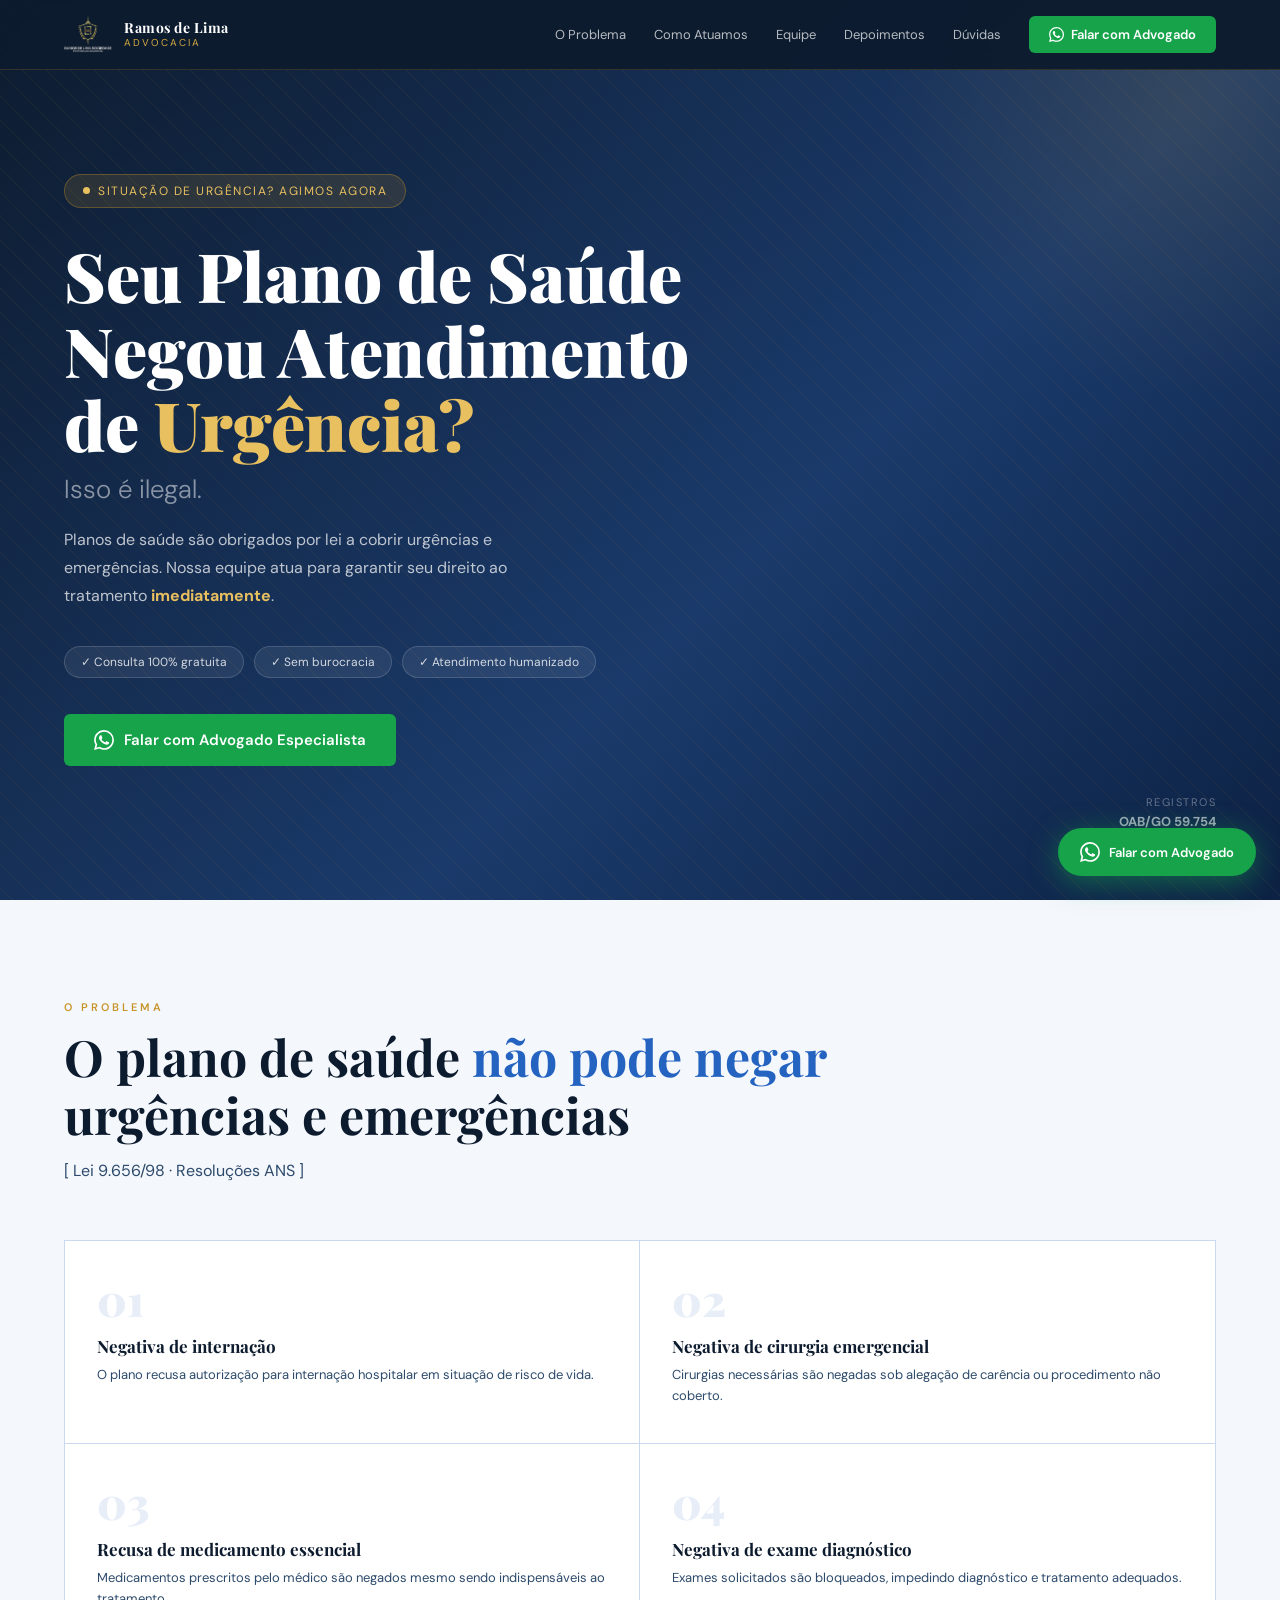
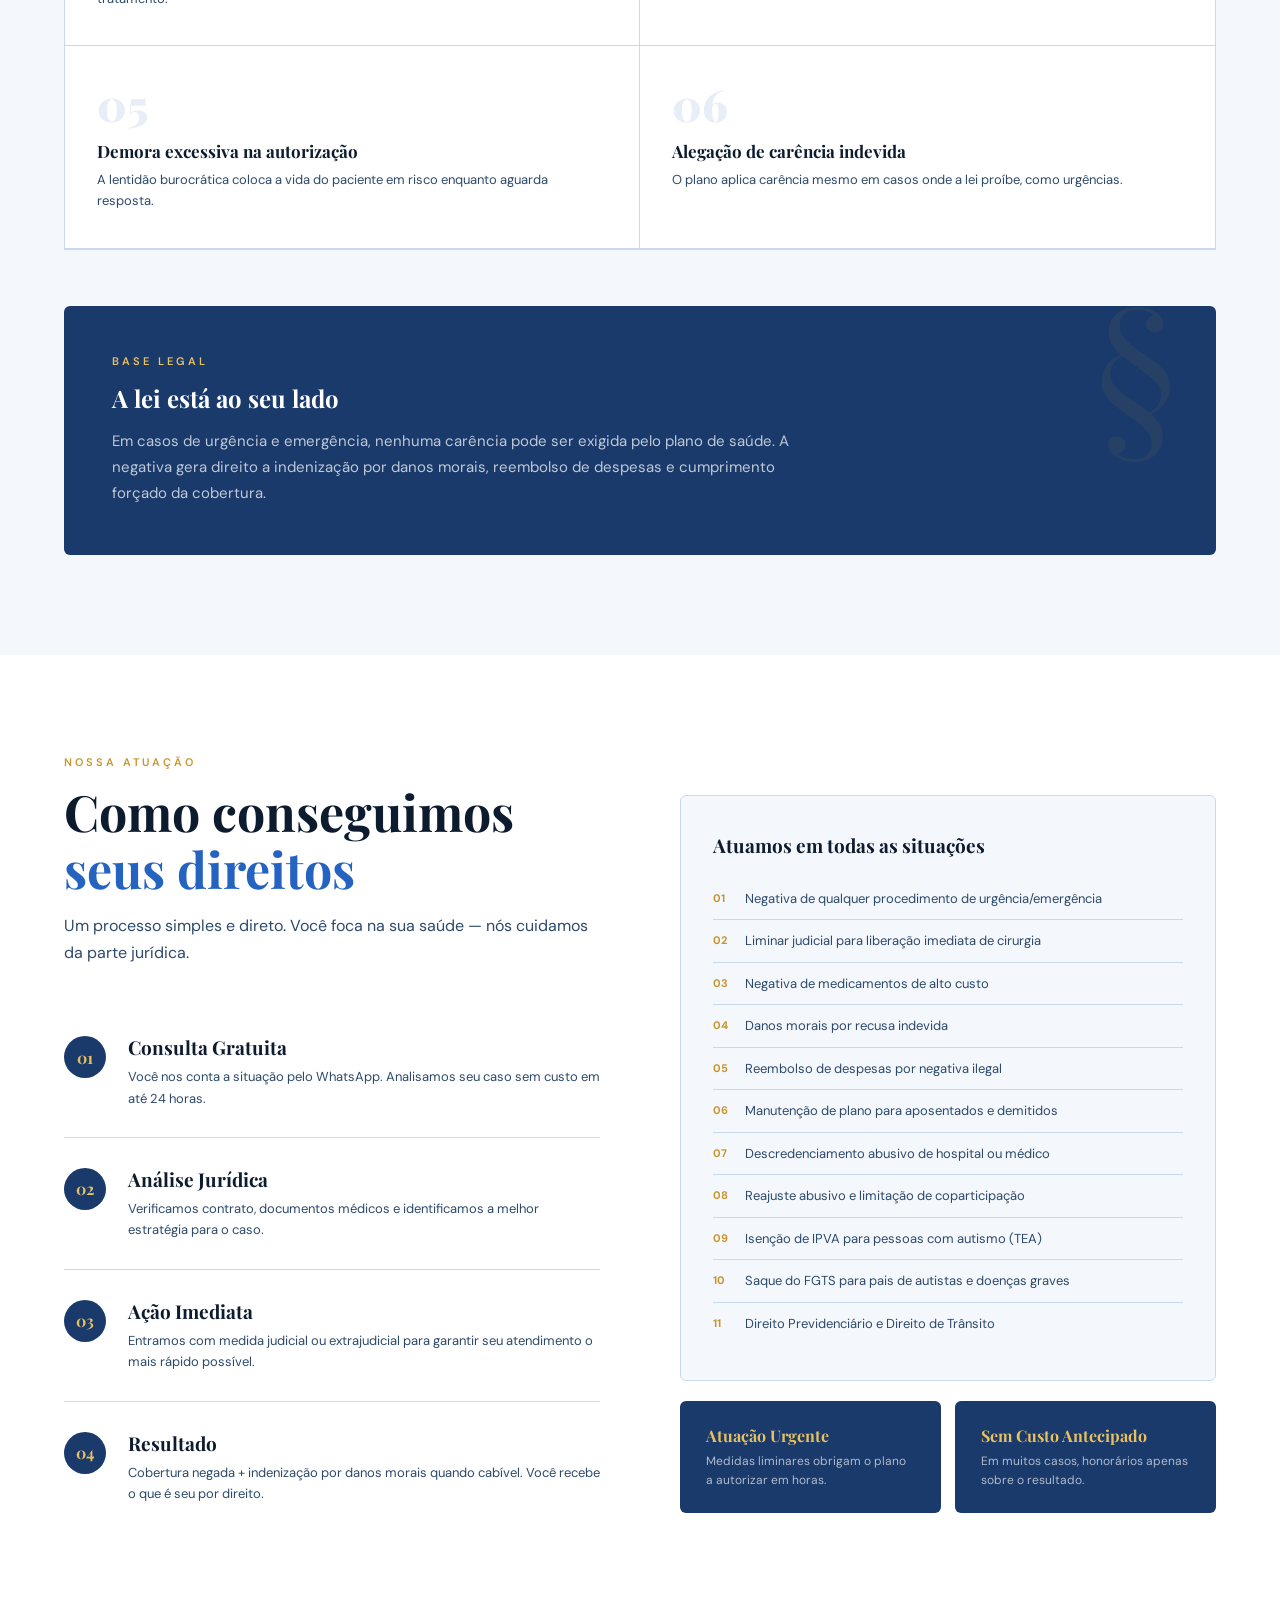
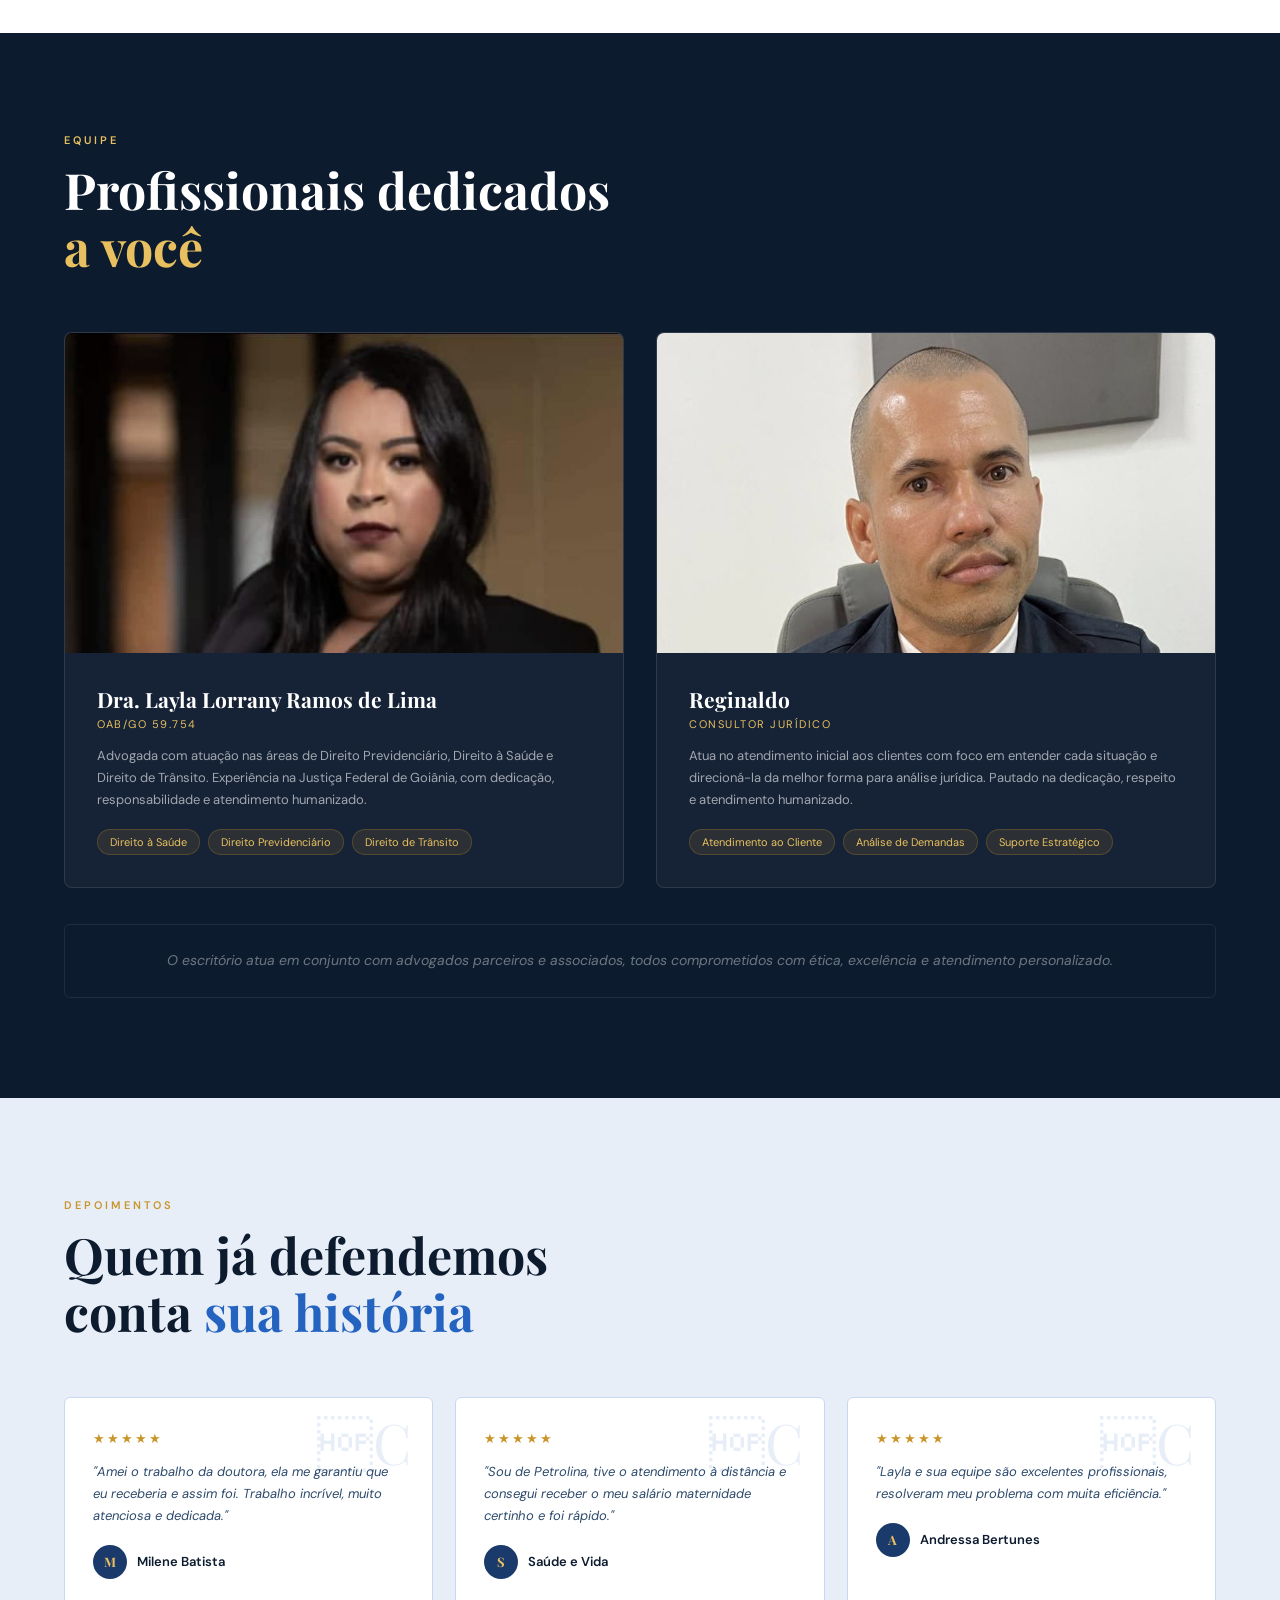
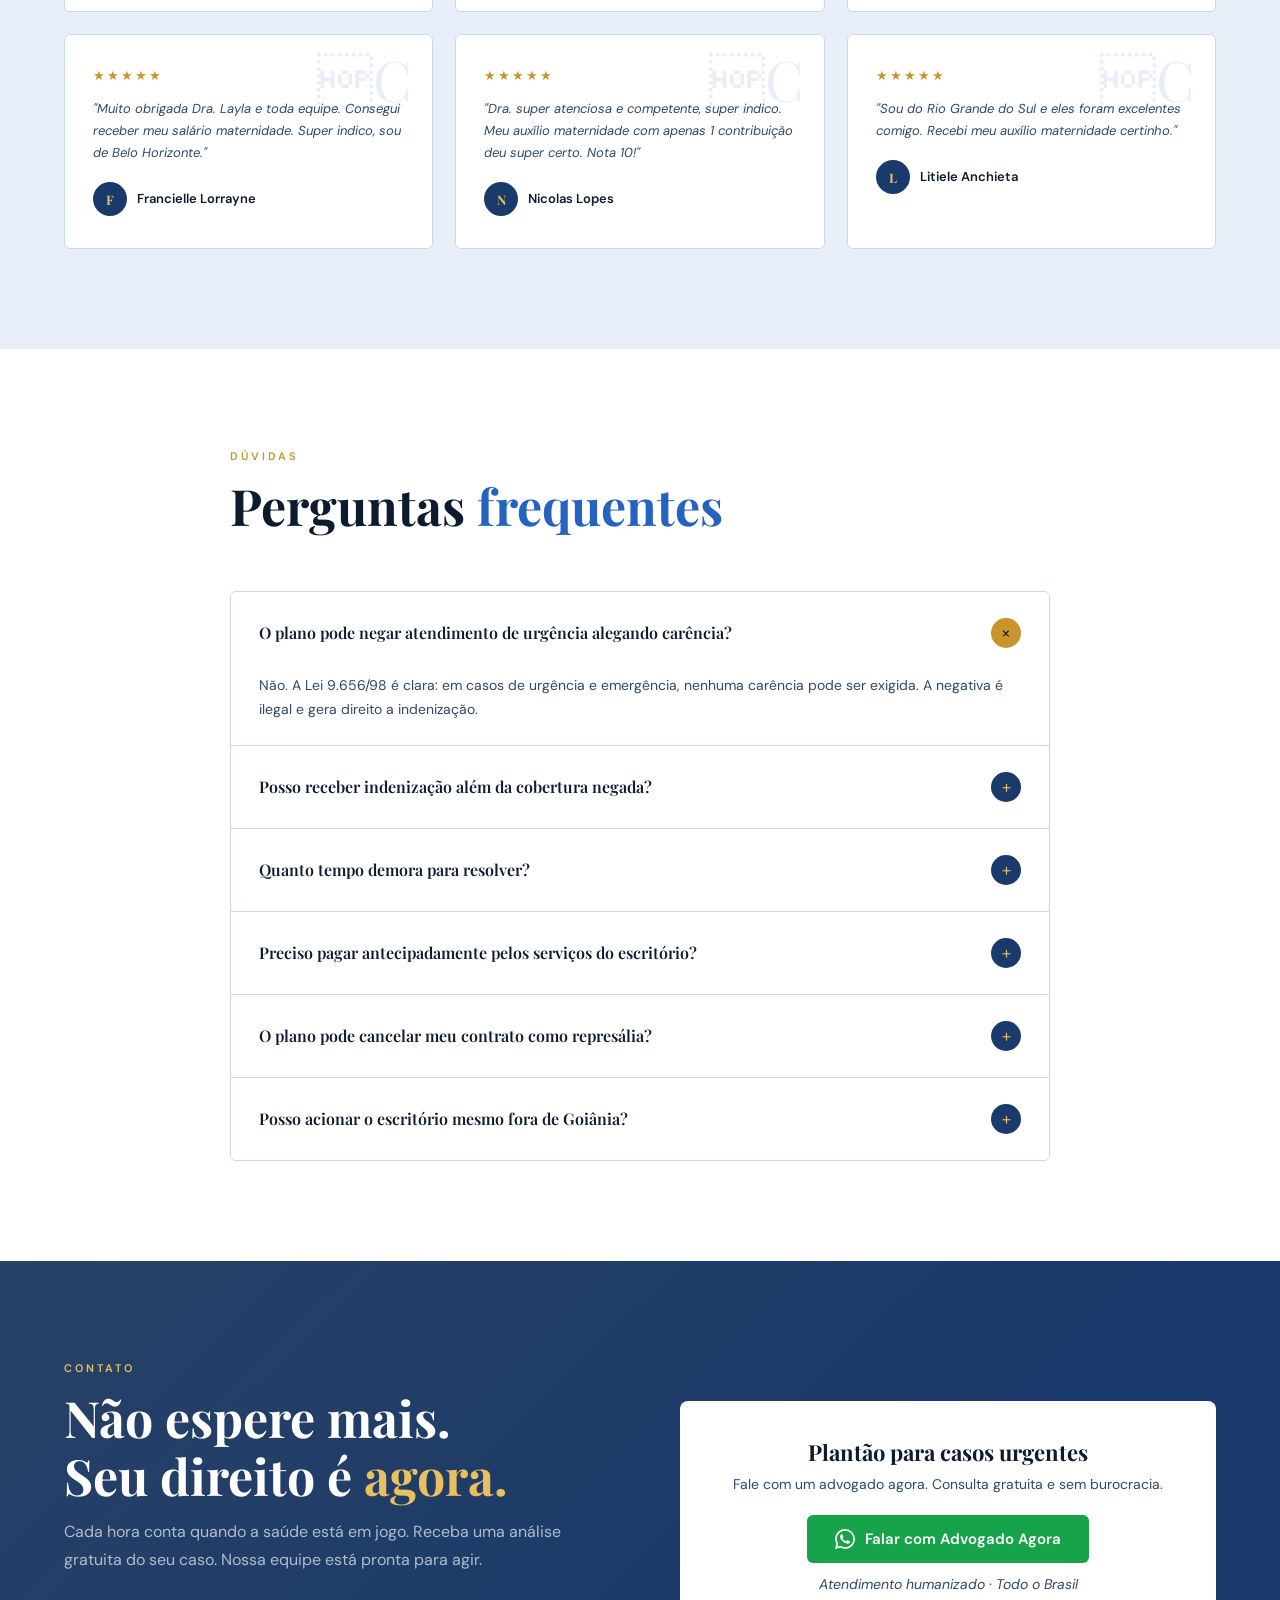
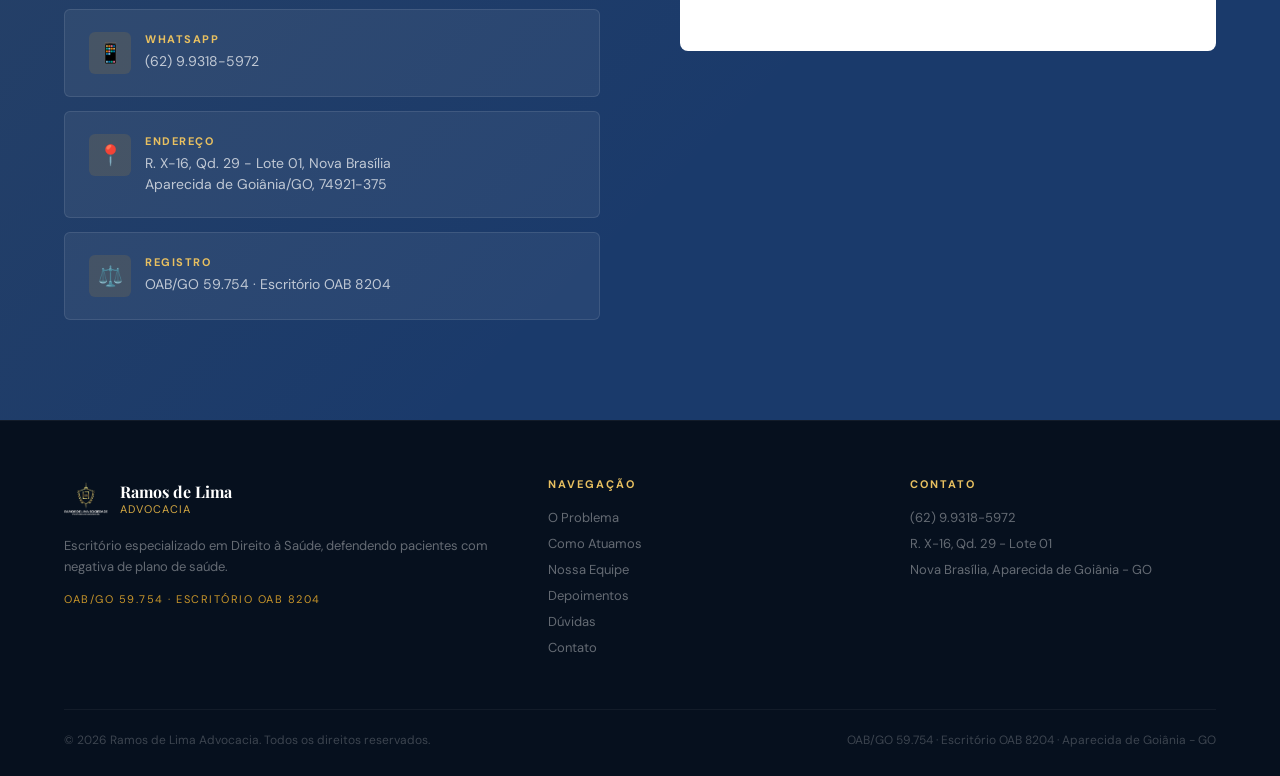
==== index.html @ 2cf701fe "Add files via upload" ====
<!DOCTYPE html>
<html lang="pt-BR">
<head>
<meta charset="UTF-8">
<meta name="viewport" content="width=device-width, initial-scale=1.0">
<title>Ramos de Lima Advocacia | Direito à Saúde</title>
<link rel="preconnect" href="https://fonts.googleapis.com">
<link href="https://fonts.googleapis.com/css2?family=Playfair+Display:wght@400;600;700;900&family=DM+Sans:ital,wght@0,300;0,400;0,500;1,400&display=swap" rel="stylesheet">
  <link rel="stylesheet" href="assets/css/style.css">
</head>
<body>

<!-- NAV -->
<nav id="nav">
  <div class="nav-logo">
    <img src="assets/images/logo.png" alt="Logo Ramos de Lima">
    <div class="nav-brand">
      <h2>Ramos de Lima</h2>
      <p>Advocacia</p>
    </div>
  </div>
  <div class="nav-links">
    <a href="#problema">O Problema</a>
    <a href="#atuacao">Como Atuamos</a>
    <a href="#equipe">Equipe</a>
    <a href="#depoimentos">Depoimentos</a>
    <a href="#faq">Dúvidas</a>
    <a href="https://wa.me/556293185972" class="nav-cta">
      <svg width="15" height="15" viewBox="0 0 24 24" fill="currentColor"><path d="M17.472 14.382c-.297-.149-1.758-.867-2.03-.967-.273-.099-.471-.148-.67.15-.197.297-.767.966-.94 1.164-.173.199-.347.223-.644.075-.297-.15-1.255-.463-2.39-1.475-.883-.788-1.48-1.761-1.653-2.059-.173-.297-.018-.458.13-.606.134-.133.298-.347.446-.52.149-.174.198-.298.298-.497.099-.198.05-.371-.025-.52-.075-.149-.669-1.612-.916-2.207-.242-.579-.487-.5-.669-.51-.173-.008-.371-.01-.57-.01-.198 0-.52.074-.792.372-.272.297-1.04 1.016-1.04 2.479 0 1.462 1.065 2.875 1.213 3.074.149.198 2.096 3.2 5.077 4.487.709.306 1.262.489 1.694.625.712.227 1.36.195 1.871.118.571-.085 1.758-.719 2.006-1.413.248-.694.248-1.289.173-1.413-.074-.124-.272-.198-.57-.347m-5.421 7.403h-.004a9.87 9.87 0 01-5.031-1.378l-.361-.214-3.741.982.998-3.648-.235-.374a9.86 9.86 0 01-1.51-5.26c.001-5.45 4.436-9.884 9.888-9.884 2.64 0 5.122 1.03 6.988 2.898a9.825 9.825 0 012.893 6.994c-.003 5.45-4.437 9.884-9.885 9.884m8.413-18.297A11.815 11.815 0 0012.05 0C5.495 0 .16 5.335.157 11.892c0 2.096.547 4.142 1.588 5.945L.057 24l6.305-1.654a11.882 11.882 0 005.683 1.448h.005c6.554 0 11.89-5.335 11.893-11.893a11.821 11.821 0 00-3.48-8.413z"/></svg>
      Falar com Advogado
    </a>
  </div>
  <div class="hamburger" onclick="toggleMenu()"><span></span><span></span><span></span></div>
</nav>

<div class="mobile-menu" id="mobileMenu">
  <a href="#problema" onclick="closeMenu()">O Problema</a>
  <a href="#atuacao" onclick="closeMenu()">Como Atuamos</a>
  <a href="#equipe" onclick="closeMenu()">Equipe</a>
  <a href="#depoimentos" onclick="closeMenu()">Depoimentos</a>
  <a href="#faq" onclick="closeMenu()">Dúvidas</a>
  <a href="https://wa.me/556293185972" class="nav-cta" style="justify-content:center">
    <svg width="15" height="15" viewBox="0 0 24 24" fill="currentColor"><path d="M17.472 14.382c-.297-.149-1.758-.867-2.03-.967-.273-.099-.471-.148-.67.15-.197.297-.767.966-.94 1.164-.173.199-.347.223-.644.075-.297-.15-1.255-.463-2.39-1.475-.883-.788-1.48-1.761-1.653-2.059-.173-.297-.018-.458.13-.606.134-.133.298-.347.446-.52.149-.174.198-.298.298-.497.099-.198.05-.371-.025-.52-.075-.149-.669-1.612-.916-2.207-.242-.579-.487-.5-.669-.51-.173-.008-.371-.01-.57-.01-.198 0-.52.074-.792.372-.272.297-1.04 1.016-1.04 2.479 0 1.462 1.065 2.875 1.213 3.074.149.198 2.096 3.2 5.077 4.487.709.306 1.262.489 1.694.625.712.227 1.36.195 1.871.118.571-.085 1.758-.719 2.006-1.413.248-.694.248-1.289.173-1.413-.074-.124-.272-.198-.57-.347m-5.421 7.403h-.004a9.87 9.87 0 01-5.031-1.378l-.361-.214-3.741.982.998-3.648-.235-.374a9.86 9.86 0 01-1.51-5.26c.001-5.45 4.436-9.884 9.888-9.884 2.64 0 5.122 1.03 6.988 2.898a9.825 9.825 0 012.893 6.994c-.003 5.45-4.437 9.884-9.885 9.884m8.413-18.297A11.815 11.815 0 0012.05 0C5.495 0 .16 5.335.157 11.892c0 2.096.547 4.142 1.588 5.945L.057 24l6.305-1.654a11.882 11.882 0 005.683 1.448h.005c6.554 0 11.89-5.335 11.893-11.893a11.821 11.821 0 00-3.48-8.413z"/></svg>
    Falar com Advogado
  </a>
</div>

<!-- HERO -->
<section class="hero">
  <div class="hero-pattern"></div>
  <div class="hero-glow"></div>
  <div class="hero-content">
    <div class="hero-badge"><span class="pulse-dot"></span>Situação de Urgência? Agimos Agora</div>
    <h1>Seu Plano de Saúde<br>Negou Atendimento<br>de <span>Urgência?</span></h1>
    <p class="hero-sub">Isso é ilegal.</p>
    <p class="hero-desc">Planos de saúde são obrigados por lei a cobrir urgências e emergências. Nossa equipe atua para garantir seu direito ao tratamento <strong style="color:#e8c060">imediatamente</strong>.</p>
    <div class="hero-pills">
      <span class="hero-pill">✓ Consulta 100% gratuita</span>
      <span class="hero-pill">✓ Sem burocracia</span>
      <span class="hero-pill">✓ Atendimento humanizado</span>
    </div>
    <div class="hero-actions">
      <a href="https://wa.me/556293185972" class="btn-whatsapp-hero">
        <svg width="20" height="20" viewBox="0 0 24 24" fill="currentColor"><path d="M17.472 14.382c-.297-.149-1.758-.867-2.03-.967-.273-.099-.471-.148-.67.15-.197.297-.767.966-.94 1.164-.173.199-.347.223-.644.075-.297-.15-1.255-.463-2.39-1.475-.883-.788-1.48-1.761-1.653-2.059-.173-.297-.018-.458.13-.606.134-.133.298-.347.446-.52.149-.174.198-.298.298-.497.099-.198.05-.371-.025-.52-.075-.149-.669-1.612-.916-2.207-.242-.579-.487-.5-.669-.51-.173-.008-.371-.01-.57-.01-.198 0-.52.074-.792.372-.272.297-1.04 1.016-1.04 2.479 0 1.462 1.065 2.875 1.213 3.074.149.198 2.096 3.2 5.077 4.487.709.306 1.262.489 1.694.625.712.227 1.36.195 1.871.118.571-.085 1.758-.719 2.006-1.413.248-.694.248-1.289.173-1.413-.074-.124-.272-.198-.57-.347m-5.421 7.403h-.004a9.87 9.87 0 01-5.031-1.378l-.361-.214-3.741.982.998-3.648-.235-.374a9.86 9.86 0 01-1.51-5.26c.001-5.45 4.436-9.884 9.888-9.884 2.64 0 5.122 1.03 6.988 2.898a9.825 9.825 0 012.893 6.994c-.003 5.45-4.437 9.884-9.885 9.884m8.413-18.297A11.815 11.815 0 0012.05 0C5.495 0 .16 5.335.157 11.892c0 2.096.547 4.142 1.588 5.945L.057 24l6.305-1.654a11.882 11.882 0 005.683 1.448h.005c6.554 0 11.89-5.335 11.893-11.893a11.821 11.821 0 00-3.48-8.413z"/></svg>
        Falar com Advogado Especialista
      </a>
    </div>
  </div>
  <div class="hero-oab">
    <p>Registros</p>
    <strong>OAB/GO 59.754</strong>
    <strong style="opacity:0.5;font-weight:400;font-size:12px">Escritório OAB 8204</strong>
  </div>
</section>

<!-- PROBLEMA -->
<section class="section" id="problema">
  <div class="section-label">O Problema</div>
  <h2 class="section-title">O plano de saúde <span>não pode negar</span><br>urgências e emergências</h2>
  <p class="section-lead">[ Lei 9.656/98 · Resoluções ANS ]</p>
  <div class="problema-grid reveal">
    <div class="problema-card"><div class="problema-num">01</div><h3>Negativa de internação</h3><p>O plano recusa autorização para internação hospitalar em situação de risco de vida.</p></div>
    <div class="problema-card"><div class="problema-num">02</div><h3>Negativa de cirurgia emergencial</h3><p>Cirurgias necessárias são negadas sob alegação de carência ou procedimento não coberto.</p></div>
    <div class="problema-card"><div class="problema-num">03</div><h3>Recusa de medicamento essencial</h3><p>Medicamentos prescritos pelo médico são negados mesmo sendo indispensáveis ao tratamento.</p></div>
    <div class="problema-card"><div class="problema-num">04</div><h3>Negativa de exame diagnóstico</h3><p>Exames solicitados são bloqueados, impedindo diagnóstico e tratamento adequados.</p></div>
    <div class="problema-card"><div class="problema-num">05</div><h3>Demora excessiva na autorização</h3><p>A lentidão burocrática coloca a vida do paciente em risco enquanto aguarda resposta.</p></div>
    <div class="problema-card"><div class="problema-num">06</div><h3>Alegação de carência indevida</h3><p>O plano aplica carência mesmo em casos onde a lei proíbe, como urgências.</p></div>
  </div>
  <div class="base-legal reveal">
    <div class="section-label">Base Legal</div>
    <h3>A lei está ao seu lado</h3>
    <p>Em casos de urgência e emergência, nenhuma carência pode ser exigida pelo plano de saúde. A negativa gera direito a indenização por danos morais, reembolso de despesas e cumprimento forçado da cobertura.</p>
  </div>
</section>

<!-- ATUAÇÃO -->
<section class="section atuacao" id="atuacao">
  <div class="atuacao-inner">
    <div>
      <div class="section-label">Nossa Atuação</div>
      <h2 class="section-title">Como conseguimos<br><span>seus direitos</span></h2>
      <p class="section-lead">Um processo simples e direto. Você foca na sua saúde — nós cuidamos da parte jurídica.</p>
      <div class="atuacao-steps reveal">
        <div class="step"><div class="step-num">01</div><div><h3>Consulta Gratuita</h3><p>Você nos conta a situação pelo WhatsApp. Analisamos seu caso sem custo em até 24 horas.</p></div></div>
        <div class="step"><div class="step-num">02</div><div><h3>Análise Jurídica</h3><p>Verificamos contrato, documentos médicos e identificamos a melhor estratégia para o caso.</p></div></div>
        <div class="step"><div class="step-num">03</div><div><h3>Ação Imediata</h3><p>Entramos com medida judicial ou extrajudicial para garantir seu atendimento o mais rápido possível.</p></div></div>
        <div class="step"><div class="step-num">04</div><div><h3>Resultado</h3><p>Cobertura negada + indenização por danos morais quando cabível. Você recebe o que é seu por direito.</p></div></div>
      </div>
    </div>
    <div>
      <div class="atuacao-lista reveal">
        <h3>Atuamos em todas as situações</h3>
        <div class="lista-item"><span class="lista-num">01</span><p>Negativa de qualquer procedimento de urgência/emergência</p></div>
        <div class="lista-item"><span class="lista-num">02</span><p>Liminar judicial para liberação imediata de cirurgia</p></div>
        <div class="lista-item"><span class="lista-num">03</span><p>Negativa de medicamentos de alto custo</p></div>
        <div class="lista-item"><span class="lista-num">04</span><p>Danos morais por recusa indevida</p></div>
        <div class="lista-item"><span class="lista-num">05</span><p>Reembolso de despesas por negativa ilegal</p></div>
        <div class="lista-item"><span class="lista-num">06</span><p>Manutenção de plano para aposentados e demitidos</p></div>
        <div class="lista-item"><span class="lista-num">07</span><p>Descredenciamento abusivo de hospital ou médico</p></div>
        <div class="lista-item"><span class="lista-num">08</span><p>Reajuste abusivo e limitação de coparticipação</p></div>
        <div class="lista-item"><span class="lista-num">09</span><p>Isenção de IPVA para pessoas com autismo (TEA)</p></div>
        <div class="lista-item"><span class="lista-num">10</span><p>Saque do FGTS para pais de autistas e doenças graves</p></div>
        <div class="lista-item"><span class="lista-num">11</span><p>Direito Previdenciário e Direito de Trânsito</p></div>
      </div>
      <div class="destaques-grid reveal">
        <div class="destaque-card"><h4>Atuação Urgente</h4><p>Medidas liminares obrigam o plano a autorizar em horas.</p></div>
        <div class="destaque-card"><h4>Sem Custo Antecipado</h4><p>Em muitos casos, honorários apenas sobre o resultado.</p></div>
      </div>
    </div>
  </div>
</section>

<!-- EQUIPE -->
<section class="equipe" id="equipe">
  <div class="section-label">Equipe</div>
  <h2 class="section-title">Profissionais dedicados<br><span>a você</span></h2>
  <div class="equipe-grid reveal">
    <div class="membro">
      <img class="membro-foto" src="assets/images/dra-layla.jpg" alt="Dra. Layla Lorrany Ramos de Lima">
      <div class="membro-info">
        <h3>Dra. Layla Lorrany Ramos de Lima</h3>
        <div class="membro-oab">OAB/GO 59.754</div>
        <p>Advogada com atuação nas áreas de Direito Previdenciário, Direito à Saúde e Direito de Trânsito. Experiência na Justiça Federal de Goiânia, com dedicação, responsabilidade e atendimento humanizado.</p>
        <div class="membro-tags"><span class="tag">Direito à Saúde</span><span class="tag">Direito Previdenciário</span><span class="tag">Direito de Trânsito</span></div>
      </div>
    </div>
    <div class="membro">
      <img class="membro-foto" src="assets/images/reginaldo.jpg" alt="Reginaldo - Consultor Jurídico">
      <div class="membro-info">
        <h3>Reginaldo</h3>
        <div class="membro-oab">Consultor Jurídico</div>
        <p>Atua no atendimento inicial aos clientes com foco em entender cada situação e direcioná-la da melhor forma para análise jurídica. Pautado na dedicação, respeito e atendimento humanizado.</p>
        <div class="membro-tags"><span class="tag">Atendimento ao Cliente</span><span class="tag">Análise de Demandas</span><span class="tag">Suporte Estratégico</span></div>
      </div>
    </div>
  </div>
  <div class="equipe-nota reveal"><p>O escritório atua em conjunto com advogados parceiros e associados, todos comprometidos com ética, excelência e atendimento personalizado.</p></div>
</section>

<!-- DEPOIMENTOS -->
<section class="depoimentos" id="depoimentos">
  <div class="section-label">Depoimentos</div>
  <h2 class="section-title">Quem já defendemos<br>conta <span>sua história</span></h2>
  <div class="dep-grid reveal">
    <div class="dep-card"><div class="dep-stars">★★★★★</div><p>"Amei o trabalho da doutora, ela me garantiu que eu receberia e assim foi. Trabalho incrível, muito atenciosa e dedicada."</p><div class="dep-autor"><div class="dep-inicial">M</div><div><p>Milene Batista</p></div></div></div>
    <div class="dep-card"><div class="dep-stars">★★★★★</div><p>"Sou de Petrolina, tive o atendimento à distância e consegui receber o meu salário maternidade certinho e foi rápido."</p><div class="dep-autor"><div class="dep-inicial">S</div><div><p>Saúde e Vida</p></div></div></div>
    <div class="dep-card"><div class="dep-stars">★★★★★</div><p>"Layla e sua equipe são excelentes profissionais, resolveram meu problema com muita eficiência."</p><div class="dep-autor"><div class="dep-inicial">A</div><div><p>Andressa Bertunes</p></div></div></div>
    <div class="dep-card"><div class="dep-stars">★★★★★</div><p>"Muito obrigada Dra. Layla e toda equipe. Consegui receber meu salário maternidade. Super indico, sou de Belo Horizonte."</p><div class="dep-autor"><div class="dep-inicial">F</div><div><p>Francielle Lorrayne</p></div></div></div>
    <div class="dep-card"><div class="dep-stars">★★★★★</div><p>"Dra. super atenciosa e competente, super indico. Meu auxílio maternidade com apenas 1 contribuição deu super certo. Nota 10!"</p><div class="dep-autor"><div class="dep-inicial">N</div><div><p>Nicolas Lopes</p></div></div></div>
    <div class="dep-card"><div class="dep-stars">★★★★★</div><p>"Sou do Rio Grande do Sul e eles foram excelentes comigo. Recebi meu auxílio maternidade certinho."</p><div class="dep-autor"><div class="dep-inicial">L</div><div><p>Litiele Anchieta</p></div></div></div>
  </div>
</section>

<!-- FAQ -->
<section class="section faq" id="faq">
  <div class="faq-inner">
    <div class="section-label">Dúvidas</div>
    <h2 class="section-title">Perguntas <span>frequentes</span></h2>
    <div class="faq-list reveal">
      <div class="faq-item open"><div class="faq-q" onclick="toggleFaq(this)"><h3>O plano pode negar atendimento de urgência alegando carência?</h3><div class="faq-icon">+</div></div><div class="faq-a">Não. A Lei 9.656/98 é clara: em casos de urgência e emergência, nenhuma carência pode ser exigida. A negativa é ilegal e gera direito a indenização.</div></div>
      <div class="faq-item"><div class="faq-q" onclick="toggleFaq(this)"><h3>Posso receber indenização além da cobertura negada?</h3><div class="faq-icon">+</div></div><div class="faq-a">Sim. Além da obrigação de cobrir o procedimento negado, o plano pode ser condenado a pagar indenização por danos morais pelo sofrimento causado pela recusa ilegal.</div></div>
      <div class="faq-item"><div class="faq-q" onclick="toggleFaq(this)"><h3>Quanto tempo demora para resolver?</h3><div class="faq-icon">+</div></div><div class="faq-a">Em casos urgentes, medidas liminares podem obrigar o plano a autorizar o procedimento em poucas horas. A análise inicial do seu caso é feita em até 24 horas após o contato.</div></div>
      <div class="faq-item"><div class="faq-q" onclick="toggleFaq(this)"><h3>Preciso pagar antecipadamente pelos serviços do escritório?</h3><div class="faq-icon">+</div></div><div class="faq-a">Em muitos casos não. Trabalhamos com honorários de êxito, ou seja, você paga apenas se ganhar a causa. Consulte gratuitamente para entender o modelo aplicável ao seu caso.</div></div>
      <div class="faq-item"><div class="faq-q" onclick="toggleFaq(this)"><h3>O plano pode cancelar meu contrato como represália?</h3><div class="faq-icon">+</div></div><div class="faq-a">Não. O cancelamento de contrato como represália por acionamento judicial é ilegal. O consumidor está protegido pelo Código de Defesa do Consumidor e pela legislação de planos de saúde.</div></div>
      <div class="faq-item"><div class="faq-q" onclick="toggleFaq(this)"><h3>Posso acionar o escritório mesmo fora de Goiânia?</h3><div class="faq-icon">+</div></div><div class="faq-a">Sim. Atendemos clientes em todo o Brasil de forma totalmente online via WhatsApp. Já ajudamos clientes de Petrolina, Belo Horizonte, Rio Grande do Sul e outras cidades.</div></div>
    </div>
  </div>
</section>

<!-- CONTATO -->
<section class="contato" id="contato">
  <div class="contato-inner">
    <div>
      <div class="section-label">Contato</div>
      <h2 class="section-title">Não espere mais.<br>Seu direito é <span>agora.</span></h2>
      <p class="section-lead">Cada hora conta quando a saúde está em jogo. Receba uma análise gratuita do seu caso. Nossa equipe está pronta para agir.</p>
      <div class="contato-cards reveal">
        <div class="contato-card"><div class="contato-icon">📱</div><div><h4>WhatsApp</h4><p>(62) 9.9318-5972</p></div></div>
        <div class="contato-card"><div class="contato-icon">📍</div><div><h4>Endereço</h4><p>R. X-16, Qd. 29 - Lote 01, Nova Brasília<br>Aparecida de Goiânia/GO, 74921-375</p></div></div>
        <div class="contato-card"><div class="contato-icon">⚖️</div><div><h4>Registro</h4><p>OAB/GO 59.754 · Escritório OAB 8204</p></div></div>
      </div>
    </div>
    <div>
      <div class="whatsapp-cta reveal">
        <h3>Plantão para casos urgentes</h3>
        <p>Fale com um advogado agora. Consulta gratuita e sem burocracia.</p>
        <a href="https://wa.me/556293185972" class="btn-wpp">
          <svg width="20" height="20" viewBox="0 0 24 24" fill="currentColor"><path d="M17.472 14.382c-.297-.149-1.758-.867-2.03-.967-.273-.099-.471-.148-.67.15-.197.297-.767.966-.94 1.164-.173.199-.347.223-.644.075-.297-.15-1.255-.463-2.39-1.475-.883-.788-1.48-1.761-1.653-2.059-.173-.297-.018-.458.13-.606.134-.133.298-.347.446-.52.149-.174.198-.298.298-.497.099-.198.05-.371-.025-.52-.075-.149-.669-1.612-.916-2.207-.242-.579-.487-.5-.669-.51-.173-.008-.371-.01-.57-.01-.198 0-.52.074-.792.372-.272.297-1.04 1.016-1.04 2.479 0 1.462 1.065 2.875 1.213 3.074.149.198 2.096 3.2 5.077 4.487.709.306 1.262.489 1.694.625.712.227 1.36.195 1.871.118.571-.085 1.758-.719 2.006-1.413.248-.694.248-1.289.173-1.413-.074-.124-.272-.198-.57-.347m-5.421 7.403h-.004a9.87 9.87 0 01-5.031-1.378l-.361-.214-3.741.982.998-3.648-.235-.374a9.86 9.86 0 01-1.51-5.26c.001-5.45 4.436-9.884 9.888-9.884 2.64 0 5.122 1.03 6.988 2.898a9.825 9.825 0 012.893 6.994c-.003 5.45-4.437 9.884-9.885 9.884m8.413-18.297A11.815 11.815 0 0012.05 0C5.495 0 .16 5.335.157 11.892c0 2.096.547 4.142 1.588 5.945L.057 24l6.305-1.654a11.882 11.882 0 005.683 1.448h.005c6.554 0 11.89-5.335 11.893-11.893a11.821 11.821 0 00-3.48-8.413z"/></svg>
          Falar com Advogado Agora
        </a>
        <p class="plantao">Atendimento humanizado · Todo o Brasil</p>
      </div>
    </div>
  </div>
</section>

<!-- FOOTER -->
<footer>
  <div class="footer-inner">
    <div class="footer-top">
      <div>
        <div class="footer-logo">
          <img src="assets/images/logo.png" alt="Logo">
          <div><div class="footer-brand-name">Ramos de Lima</div><div class="footer-brand-sub">Advocacia</div></div>
        </div>
        <p class="footer-desc">Escritório especializado em Direito à Saúde, defendendo pacientes com negativa de plano de saúde.</p>
        <div class="footer-oab">OAB/GO 59.754 · Escritório OAB 8204</div>
      </div>
      <div class="footer-col">
        <h4>Navegação</h4>
        <a href="#problema">O Problema</a>
        <a href="#atuacao">Como Atuamos</a>
        <a href="#equipe">Nossa Equipe</a>
        <a href="#depoimentos">Depoimentos</a>
        <a href="#faq">Dúvidas</a>
        <a href="#contato">Contato</a>
      </div>
      <div class="footer-col">
        <h4>Contato</h4>
        <a href="https://wa.me/556293185972">(62) 9.9318-5972</a>
        <a href="#">R. X-16, Qd. 29 - Lote 01</a>
        <a href="#">Nova Brasília, Aparecida de Goiânia - GO</a>
      </div>
    </div>
    <div class="footer-bottom">
      <p>© 2026 Ramos de Lima Advocacia. Todos os direitos reservados.</p>
      <p>OAB/GO 59.754 · Escritório OAB 8204 · Aparecida de Goiânia - GO</p>
    </div>
  </div>
</footer>

<!-- BOTÃO FLUTUANTE WHATSAPP -->
<a href="https://wa.me/556293185972" class="urgencia-float">
  <svg width="20" height="20" viewBox="0 0 24 24" fill="currentColor"><path d="M17.472 14.382c-.297-.149-1.758-.867-2.03-.967-.273-.099-.471-.148-.67.15-.197.297-.767.966-.94 1.164-.173.199-.347.223-.644.075-.297-.15-1.255-.463-2.39-1.475-.883-.788-1.48-1.761-1.653-2.059-.173-.297-.018-.458.13-.606.134-.133.298-.347.446-.52.149-.174.198-.298.298-.497.099-.198.05-.371-.025-.52-.075-.149-.669-1.612-.916-2.207-.242-.579-.487-.5-.669-.51-.173-.008-.371-.01-.57-.01-.198 0-.52.074-.792.372-.272.297-1.04 1.016-1.04 2.479 0 1.462 1.065 2.875 1.213 3.074.149.198 2.096 3.2 5.077 4.487.709.306 1.262.489 1.694.625.712.227 1.36.195 1.871.118.571-.085 1.758-.719 2.006-1.413.248-.694.248-1.289.173-1.413-.074-.124-.272-.198-.57-.347m-5.421 7.403h-.004a9.87 9.87 0 01-5.031-1.378l-.361-.214-3.741.982.998-3.648-.235-.374a9.86 9.86 0 01-1.51-5.26c.001-5.45 4.436-9.884 9.888-9.884 2.64 0 5.122 1.03 6.988 2.898a9.825 9.825 0 012.893 6.994c-.003 5.45-4.437 9.884-9.885 9.884m8.413-18.297A11.815 11.815 0 0012.05 0C5.495 0 .16 5.335.157 11.892c0 2.096.547 4.142 1.588 5.945L.057 24l6.305-1.654a11.882 11.882 0 005.683 1.448h.005c6.554 0 11.89-5.335 11.893-11.893a11.821 11.821 0 00-3.48-8.413z"/></svg>
  Falar com Advogado
</a>

<script src="assets/js/main.js"></script>
</body>
</html>
---- assets/css/style.css ----
*{margin:0;padding:0;box-sizing:border-box}
:root{
  --cream:#f4f7fc;
  --cream2:#e8eef8;
  --dark:#0d1b2e;
  --dark2:#1a2d4a;
  --blue:#1a3a6b;
  --blue2:#1e4d8c;
  --blue3:#2563c0;
  --gold:#c8952a;
  --gold2:#d4a843;
  --gold3:#e8c060;
  --green:#16a34a;
  --green2:#22c55e;
  --white:#ffffff;
  --border:#c8d8ef;
  --text:#0d1b2e;
  --text2:#2d4a6b;
  --text3:#6b8ab0;
}
html{scroll-behavior:smooth}
body{font-family:'DM Sans',sans-serif;background:var(--cream);color:var(--text);overflow-x:hidden}

/* NAV */
nav{position:fixed;top:0;left:0;right:0;z-index:100;padding:0 5%;background:rgba(13,27,46,0.97);backdrop-filter:blur(10px);border-bottom:1px solid rgba(200,149,42,0.2);display:flex;align-items:center;justify-content:space-between;height:70px}
.nav-logo{display:flex;align-items:center;gap:12px}
.nav-logo img{width:48px;height:48px;object-fit:contain}
.nav-brand h2{font-family:'Playfair Display',serif;font-size:14px;font-weight:700;color:#fff;letter-spacing:0.5px;line-height:1.2}
.nav-brand p{font-size:10px;color:var(--gold2);letter-spacing:2px;text-transform:uppercase}
.nav-links{display:flex;align-items:center;gap:28px}
.nav-links a{font-size:13px;color:rgba(255,255,255,0.7);text-decoration:none;transition:color 0.2s}
.nav-links a:hover{color:var(--gold2)}
.nav-cta{background:var(--green);color:#fff!important;padding:10px 20px;border-radius:6px;font-size:13px;font-weight:600;display:inline-flex;align-items:center;gap:7px;transition:all 0.2s!important}
.nav-cta:hover{background:var(--green2)!important;transform:translateY(-1px)}
.hamburger{display:none;flex-direction:column;gap:5px;cursor:pointer;padding:5px}
.hamburger span{display:block;width:24px;height:2px;background:#fff}
.mobile-menu{display:none;position:fixed;top:70px;left:0;right:0;background:var(--dark);border-bottom:1px solid rgba(200,149,42,0.2);padding:20px 5%;flex-direction:column;gap:14px;z-index:99}
.mobile-menu a{font-size:15px;color:rgba(255,255,255,0.8);text-decoration:none;padding:8px 0;border-bottom:1px solid rgba(255,255,255,0.08)}
.mobile-menu .nav-cta{text-align:center;margin-top:8px;border:none;justify-content:center}

/* HERO */
.hero{min-height:100vh;display:flex;align-items:center;position:relative;overflow:hidden;padding:120px 5% 80px;background:linear-gradient(135deg,#0d1b2e 0%,#1a3a6b 60%,#0d2244 100%)}
.hero-pattern{position:absolute;inset:0;opacity:0.05;background-image:repeating-linear-gradient(45deg,#c8952a 0,#c8952a 1px,transparent 0,transparent 50%);background-size:24px 24px}
.hero-glow{position:absolute;top:-200px;right:-200px;width:600px;height:600px;background:radial-gradient(circle,rgba(200,149,42,0.15) 0%,transparent 70%)}
.hero-content{position:relative;z-index:2;max-width:680px}
.hero-badge{display:inline-flex;align-items:center;gap:8px;background:rgba(200,149,42,0.15);border:1px solid rgba(200,149,42,0.35);color:var(--gold3);padding:8px 18px;border-radius:100px;font-size:12px;letter-spacing:1.5px;text-transform:uppercase;margin-bottom:30px;animation:fadeUp 0.8s ease both}
.pulse-dot{width:7px;height:7px;background:var(--gold3);border-radius:50%;animation:pulse 2s infinite}
@keyframes pulse{0%,100%{opacity:1;transform:scale(1)}50%{opacity:0.4;transform:scale(1.5)}}
.hero h1{font-family:'Playfair Display',serif;font-size:clamp(40px,5.5vw,68px);font-weight:900;color:#fff;line-height:1.1;margin-bottom:10px;animation:fadeUp 0.8s 0.1s ease both}
.hero h1 span{color:var(--gold3)}
.hero-sub{font-size:clamp(18px,2.5vw,26px);color:rgba(255,255,255,0.5);font-weight:300;margin-bottom:20px;animation:fadeUp 0.8s 0.2s ease both}
.hero-desc{font-size:16px;color:rgba(255,255,255,0.72);line-height:1.75;max-width:520px;margin-bottom:36px;animation:fadeUp 0.8s 0.3s ease both}
.hero-pills{display:flex;flex-wrap:wrap;gap:10px;margin-bottom:36px;animation:fadeUp 0.8s 0.4s ease both}
.hero-pill{background:rgba(255,255,255,0.07);border:1px solid rgba(255,255,255,0.15);color:rgba(255,255,255,0.8);padding:7px 16px;border-radius:100px;font-size:12px}
.hero-actions{display:flex;gap:14px;flex-wrap:wrap;animation:fadeUp 0.8s 0.5s ease both}
.btn-whatsapp-hero{background:var(--green);color:#fff;padding:16px 30px;border-radius:6px;font-size:15px;font-weight:600;text-decoration:none;display:inline-flex;align-items:center;gap:10px;transition:all 0.3s}
.btn-whatsapp-hero:hover{background:var(--green2);transform:translateY(-2px);box-shadow:0 8px 28px rgba(22,163,74,0.4)}
.hero-oab{position:absolute;right:5%;bottom:50px;z-index:2;text-align:right;animation:fadeUp 0.8s 0.6s ease both}
.hero-oab p{color:rgba(255,255,255,0.35);font-size:11px;letter-spacing:1.5px;text-transform:uppercase}
.hero-oab strong{color:rgba(255,255,255,0.6);font-size:13px;display:block;margin-top:4px}
@keyframes fadeUp{from{opacity:0;transform:translateY(22px)}to{opacity:1;transform:translateY(0)}}

/* SECTION BASE */
.section{padding:100px 5%}
.section-label{font-size:11px;letter-spacing:3px;text-transform:uppercase;color:var(--gold);margin-bottom:14px;font-weight:600}
.section-title{font-family:'Playfair Display',serif;font-size:clamp(30px,4vw,50px);font-weight:700;line-height:1.15;color:var(--dark)}
.section-title span{color:var(--blue3)}
.section-lead{font-size:16px;color:var(--text2);line-height:1.7;max-width:560px;margin-top:14px}

/* PROBLEMA */
.problema-grid{display:grid;grid-template-columns:1fr 1fr;gap:0;margin-top:56px;border:1px solid var(--border)}
.problema-card{padding:36px 32px;border-right:1px solid var(--border);border-bottom:1px solid var(--border);transition:all 0.3s;cursor:default;background:#fff}
.problema-card:nth-child(2n){border-right:none}
.problema-card:hover{background:var(--cream2);box-shadow:inset 3px 0 0 var(--gold)}
.problema-num{font-family:'Playfair Display',serif;font-size:44px;font-weight:900;color:var(--cream2);line-height:1;margin-bottom:14px;transition:color 0.3s}
.problema-card:hover .problema-num{color:rgba(200,149,42,0.12)}
.problema-card h3{font-family:'Playfair Display',serif;font-size:17px;font-weight:700;color:var(--dark);margin-bottom:8px}
.problema-card p{font-size:13px;color:var(--text2);line-height:1.6}
.base-legal{margin-top:56px;background:var(--blue);color:#fff;padding:48px;border-radius:6px;position:relative;overflow:hidden}
.base-legal::before{content:'§';position:absolute;right:40px;top:-20px;font-family:'Playfair Display',serif;font-size:160px;color:rgba(200,149,42,0.07);line-height:1}
.base-legal .section-label{color:var(--gold3)}
.base-legal h3{font-family:'Playfair Display',serif;font-size:24px;font-weight:700;color:#fff;margin-bottom:14px}
.base-legal p{font-size:15px;color:rgba(255,255,255,0.72);line-height:1.75;max-width:700px}

/* ATUAÇÃO */
.atuacao{background:#fff}
.atuacao-inner{max-width:1200px;margin:0 auto;display:grid;grid-template-columns:1fr 1fr;gap:80px;align-items:start}
.atuacao-steps{margin-top:40px}
.step{display:flex;gap:22px;padding:28px 0;border-bottom:1px solid var(--border)}
.step:last-child{border-bottom:none}
.step-num{width:42px;height:42px;min-width:42px;background:var(--blue);color:var(--gold3);border-radius:50%;display:flex;align-items:center;justify-content:center;font-family:'Playfair Display',serif;font-size:16px;font-weight:700;margin-top:2px}
.step h3{font-family:'Playfair Display',serif;font-size:19px;font-weight:700;color:var(--dark);margin-bottom:6px}
.step p{font-size:13px;color:var(--text2);line-height:1.65}
.atuacao-lista{background:var(--cream);padding:36px 32px;border-radius:6px;margin-top:40px;border:1px solid var(--border)}
.atuacao-lista h3{font-family:'Playfair Display',serif;font-size:19px;font-weight:700;color:var(--dark);margin-bottom:20px}
.lista-item{display:flex;gap:12px;padding:11px 0;border-bottom:1px solid var(--border);align-items:flex-start}
.lista-item:last-child{border-bottom:none}
.lista-num{font-size:11px;color:var(--gold);font-weight:700;min-width:20px;margin-top:2px}
.lista-item p{font-size:13px;color:var(--text2);line-height:1.5}
.destaques-grid{display:grid;grid-template-columns:1fr 1fr;gap:14px;margin-top:20px}
.destaque-card{background:var(--blue);color:#fff;padding:24px 26px;border-radius:6px}
.destaque-card h4{font-family:'Playfair Display',serif;font-size:16px;font-weight:700;color:var(--gold3);margin-bottom:6px}
.destaque-card p{font-size:12px;color:rgba(255,255,255,0.65);line-height:1.55}

/* EQUIPE */
.equipe{background:var(--dark);padding:100px 5%}
.equipe .section-label{color:var(--gold3)}
.equipe .section-title{color:#fff}
.equipe .section-title span{color:var(--gold3)}
.equipe-grid{display:grid;grid-template-columns:1fr 1fr;gap:32px;margin-top:56px}
.membro{background:rgba(255,255,255,0.04);border:1px solid rgba(255,255,255,0.1);border-radius:8px;overflow:hidden;transition:all 0.3s}
.membro:hover{border-color:rgba(200,149,42,0.4);transform:translateY(-4px)}
.membro-foto{width:100%;height:320px;object-fit:cover;object-position:top;display:block;filter:grayscale(20%)}
.membro-info{padding:32px}
.membro h3{font-family:'Playfair Display',serif;font-size:21px;font-weight:700;color:#fff;margin-bottom:4px}
.membro-oab{font-size:11px;color:var(--gold3);letter-spacing:1.5px;text-transform:uppercase;margin-bottom:14px}
.membro p{font-size:13px;color:rgba(255,255,255,0.6);line-height:1.7;margin-bottom:18px}
.membro-tags{display:flex;flex-wrap:wrap;gap:8px}
.tag{background:rgba(200,149,42,0.12);border:1px solid rgba(200,149,42,0.25);color:var(--gold3);padding:5px 12px;border-radius:100px;font-size:11px}
.equipe-nota{margin-top:36px;padding:24px 32px;border:1px solid rgba(255,255,255,0.08);border-radius:6px;text-align:center}
.equipe-nota p{font-size:14px;color:rgba(255,255,255,0.4);line-height:1.7;font-style:italic}

/* DEPOIMENTOS */
.depoimentos{padding:100px 5%;background:var(--cream2)}
.dep-grid{display:grid;grid-template-columns:repeat(3,1fr);gap:22px;margin-top:56px}
.dep-card{background:#fff;padding:32px 28px;border-radius:6px;border:1px solid var(--border);transition:all 0.3s;position:relative}
.dep-card::before{content:'C';position:absolute;top:16px;right:20px;font-family:'Playfair Display',serif;font-size:56px;color:var(--cream2);line-height:1}
.dep-card:hover{transform:translateY(-4px);box-shadow:0 16px 44px rgba(13,27,46,0.1)}
.dep-stars{color:var(--gold);font-size:13px;margin-bottom:14px;letter-spacing:2px}
.dep-card p{font-size:13px;color:var(--text2);line-height:1.7;font-style:italic;margin-bottom:18px;position:relative;z-index:1}
.dep-autor{display:flex;align-items:center;gap:10px}
.dep-inicial{width:34px;height:34px;background:var(--blue);color:var(--gold3);border-radius:50%;display:flex;align-items:center;justify-content:center;font-family:'Playfair Display',serif;font-size:13px;font-weight:700;flex-shrink:0}
.dep-autor p{font-size:13px;font-weight:600;color:var(--dark);font-style:normal;margin-bottom:0}

/* FAQ */
.faq{padding:100px 5%;background:#fff}
.faq-inner{max-width:820px;margin:0 auto}
.faq-list{margin-top:56px;border:1px solid var(--border);border-radius:6px;overflow:hidden}
.faq-item{border-bottom:1px solid var(--border)}
.faq-item:last-child{border-bottom:none}
.faq-q{padding:26px 28px;display:flex;justify-content:space-between;align-items:center;cursor:pointer;transition:background 0.2s;gap:16px}
.faq-q:hover{background:var(--cream)}
.faq-q h3{font-family:'Playfair Display',serif;font-size:16px;font-weight:600;color:var(--dark);line-height:1.4}
.faq-icon{width:30px;height:30px;min-width:30px;background:var(--blue);border-radius:50%;display:flex;align-items:center;justify-content:center;font-size:18px;color:var(--gold3);transition:all 0.3s;font-weight:300}
.faq-item.open .faq-icon{background:var(--gold);color:var(--dark);transform:rotate(45deg)}
.faq-a{display:none;padding:0 28px 24px;font-size:14px;color:var(--text2);line-height:1.7}
.faq-item.open .faq-a{display:block}

/* CONTATO */
.contato{background:var(--blue);padding:100px 5%;position:relative;overflow:hidden}
.contato::before{content:'';position:absolute;inset:0;background:linear-gradient(135deg,rgba(200,149,42,0.08) 0%,transparent 60%)}
.contato-inner{max-width:1200px;margin:0 auto;display:grid;grid-template-columns:1fr 1fr;gap:80px;align-items:start;position:relative;z-index:1}
.contato .section-label{color:var(--gold3)}
.contato .section-title{color:#fff}
.contato .section-title span{color:var(--gold3)}
.contato .section-lead{color:rgba(255,255,255,0.65)}
.contato-cards{display:flex;flex-direction:column;gap:14px;margin-top:36px}
.contato-card{background:rgba(255,255,255,0.06);border:1px solid rgba(255,255,255,0.1);padding:22px 24px;border-radius:6px;display:flex;align-items:flex-start;gap:14px}
.contato-icon{width:42px;height:42px;min-width:42px;background:rgba(200,149,42,0.15);border-radius:6px;display:flex;align-items:center;justify-content:center;font-size:20px}
.contato-card h4{font-size:11px;letter-spacing:1.5px;text-transform:uppercase;color:var(--gold3);margin-bottom:5px}
.contato-card p{font-size:14px;color:rgba(255,255,255,0.7);line-height:1.5}
.whatsapp-cta{background:#fff;padding:36px;border-radius:8px;text-align:center;margin-top:40px}
.whatsapp-cta h3{font-family:'Playfair Display',serif;font-size:22px;font-weight:700;color:var(--dark);margin-bottom:8px}
.whatsapp-cta p{font-size:14px;color:var(--text2);margin-bottom:22px}
.btn-wpp{display:inline-flex;align-items:center;gap:10px;background:var(--green);color:#fff;padding:14px 28px;border-radius:6px;text-decoration:none;font-size:15px;font-weight:600;transition:all 0.3s}
.btn-wpp:hover{background:var(--green2);transform:translateY(-2px);box-shadow:0 8px 24px rgba(22,163,74,0.35)}
.plantao{margin-top:12px;font-size:12px;color:var(--text3);font-style:italic}

/* FOOTER */
footer{background:#06101e;padding:56px 5% 28px;border-top:1px solid rgba(255,255,255,0.05)}
.footer-inner{max-width:1200px;margin:0 auto}
.footer-top{display:grid;grid-template-columns:1.4fr 1fr 1fr;gap:56px;margin-bottom:44px}
.footer-logo{display:flex;align-items:center;gap:12px;margin-bottom:14px}
.footer-logo img{width:44px;height:44px;object-fit:contain}
.footer-brand-name{font-family:'Playfair Display',serif;font-size:16px;font-weight:700;color:#fff}
.footer-brand-sub{font-size:11px;color:var(--gold2);letter-spacing:1px;text-transform:uppercase}
.footer-desc{font-size:13px;color:rgba(255,255,255,0.38);line-height:1.65;margin-bottom:14px}
.footer-oab{font-size:11px;color:var(--gold);letter-spacing:1.5px;text-transform:uppercase}
.footer-col h4{font-size:11px;letter-spacing:2px;text-transform:uppercase;color:var(--gold3);margin-bottom:18px}
.footer-col a{display:block;font-size:13px;color:rgba(255,255,255,0.38);text-decoration:none;margin-bottom:9px;transition:color 0.2s}
.footer-col a:hover{color:rgba(255,255,255,0.75)}
.footer-bottom{border-top:1px solid rgba(255,255,255,0.05);padding-top:22px;display:flex;justify-content:space-between;align-items:center;flex-wrap:wrap;gap:10px}
.footer-bottom p{font-size:12px;color:rgba(255,255,255,0.22)}

/* BOTÃO FLUTUANTE */
.urgencia-float{position:fixed;bottom:24px;right:24px;z-index:200;background:var(--green);color:#fff;padding:14px 22px;border-radius:50px;font-size:13px;font-weight:600;text-decoration:none;display:flex;align-items:center;gap:9px;box-shadow:0 6px 28px rgba(22,163,74,0.5);animation:floatIn 0.8s 1s ease both, bob 3s 2s ease-in-out infinite}
.urgencia-float:hover{background:var(--green2);transform:scale(1.04)}
@keyframes floatIn{from{opacity:0;transform:translateY(20px)}to{opacity:1;transform:translateY(0)}}
@keyframes bob{0%,100%{transform:translateY(0)}50%{transform:translateY(-5px)}}
.pulse-dot2{width:8px;height:8px;background:rgba(255,255,255,0.6);border-radius:50%;animation:pulse 1.5s infinite}

/* REVEAL */
.reveal{opacity:0;transform:translateY(28px);transition:all 0.7s ease}
.reveal.visible{opacity:1;transform:translateY(0)}

/* RESPONSIVE */
@media(max-width:900px){
  .nav-links{display:none}
  .hamburger{display:flex}
  .problema-grid{grid-template-columns:1fr}
  .problema-card{border-right:none}
  .atuacao-inner{grid-template-columns:1fr}
  .equipe-grid{grid-template-columns:1fr}
  .dep-grid{grid-template-columns:1fr 1fr}
  .contato-inner{grid-template-columns:1fr}
  .footer-top{grid-template-columns:1fr}
  .hero-oab{display:none}
  .destaques-grid{grid-template-columns:1fr}
}
@media(max-width:600px){
  .dep-grid{grid-template-columns:1fr}
  .section{padding:70px 5%}
  .hero{padding:100px 5% 60px}
  .base-legal{padding:30px 22px}
}
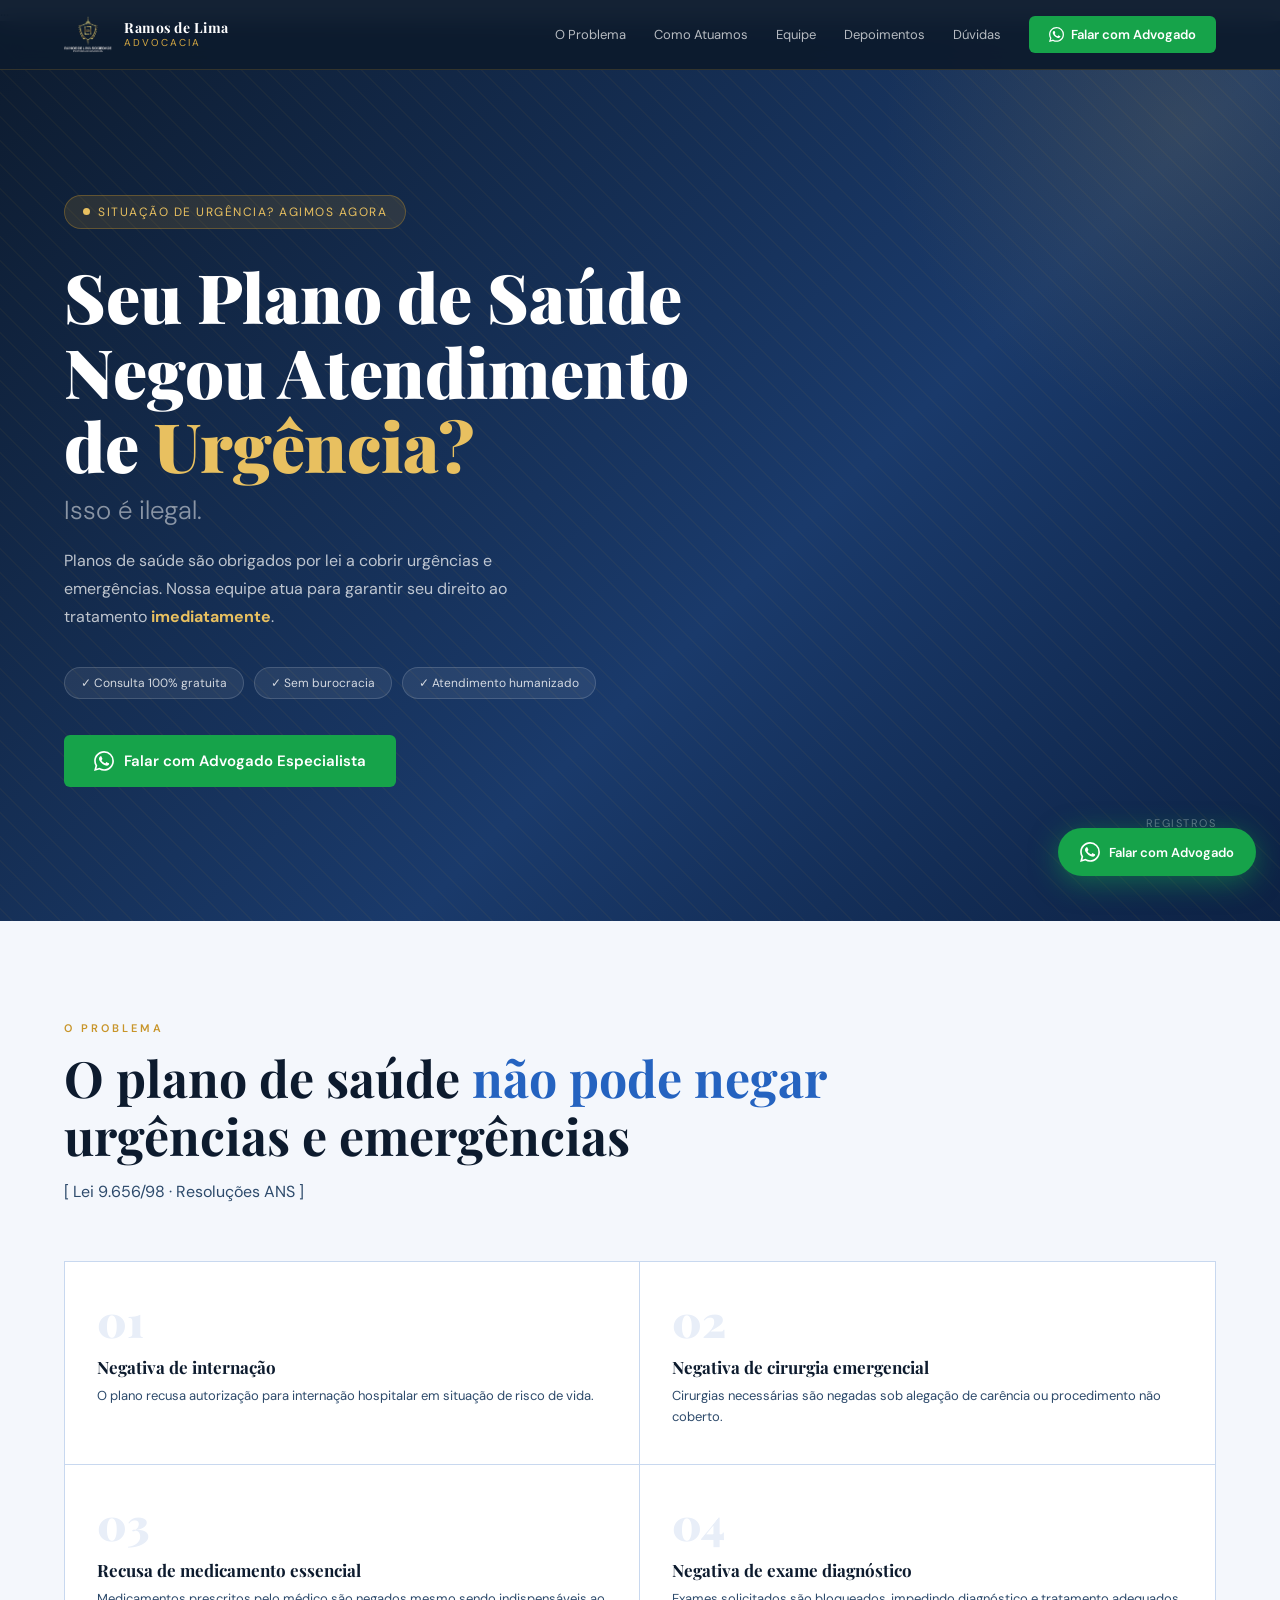
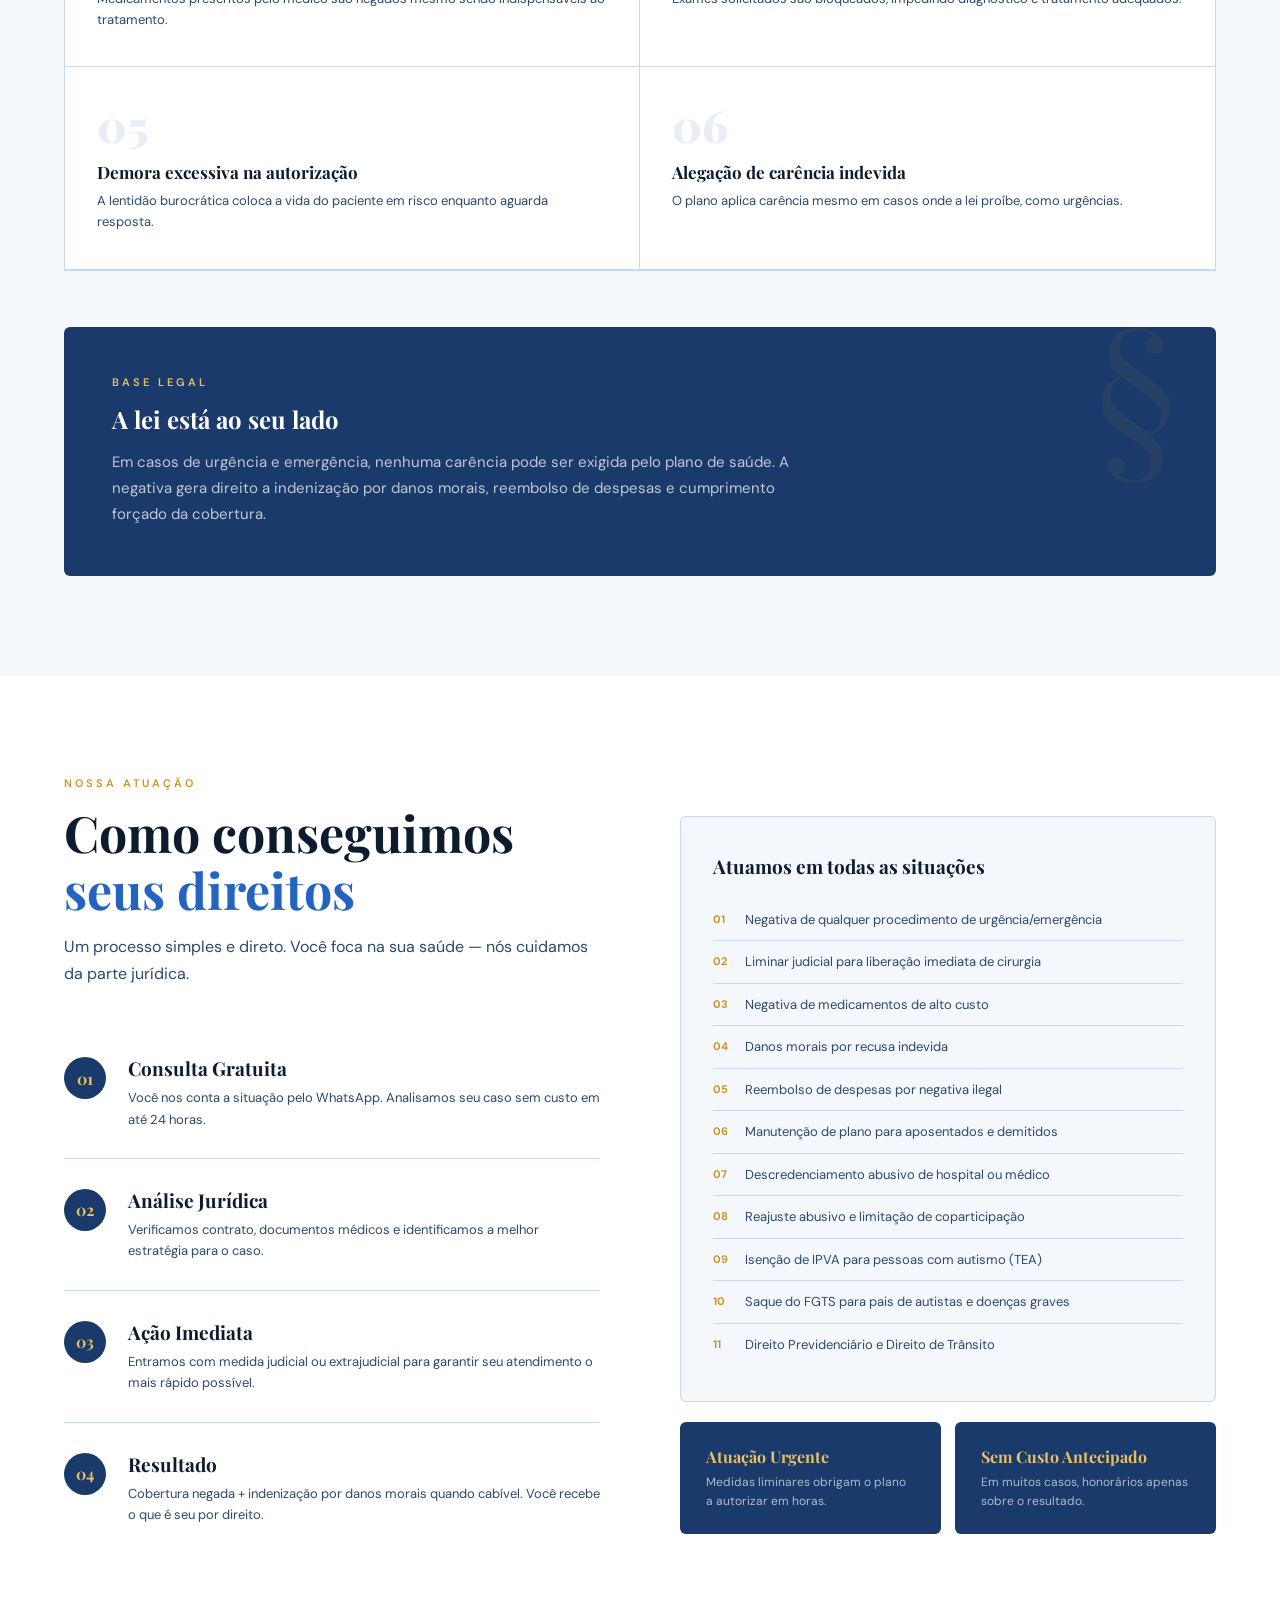
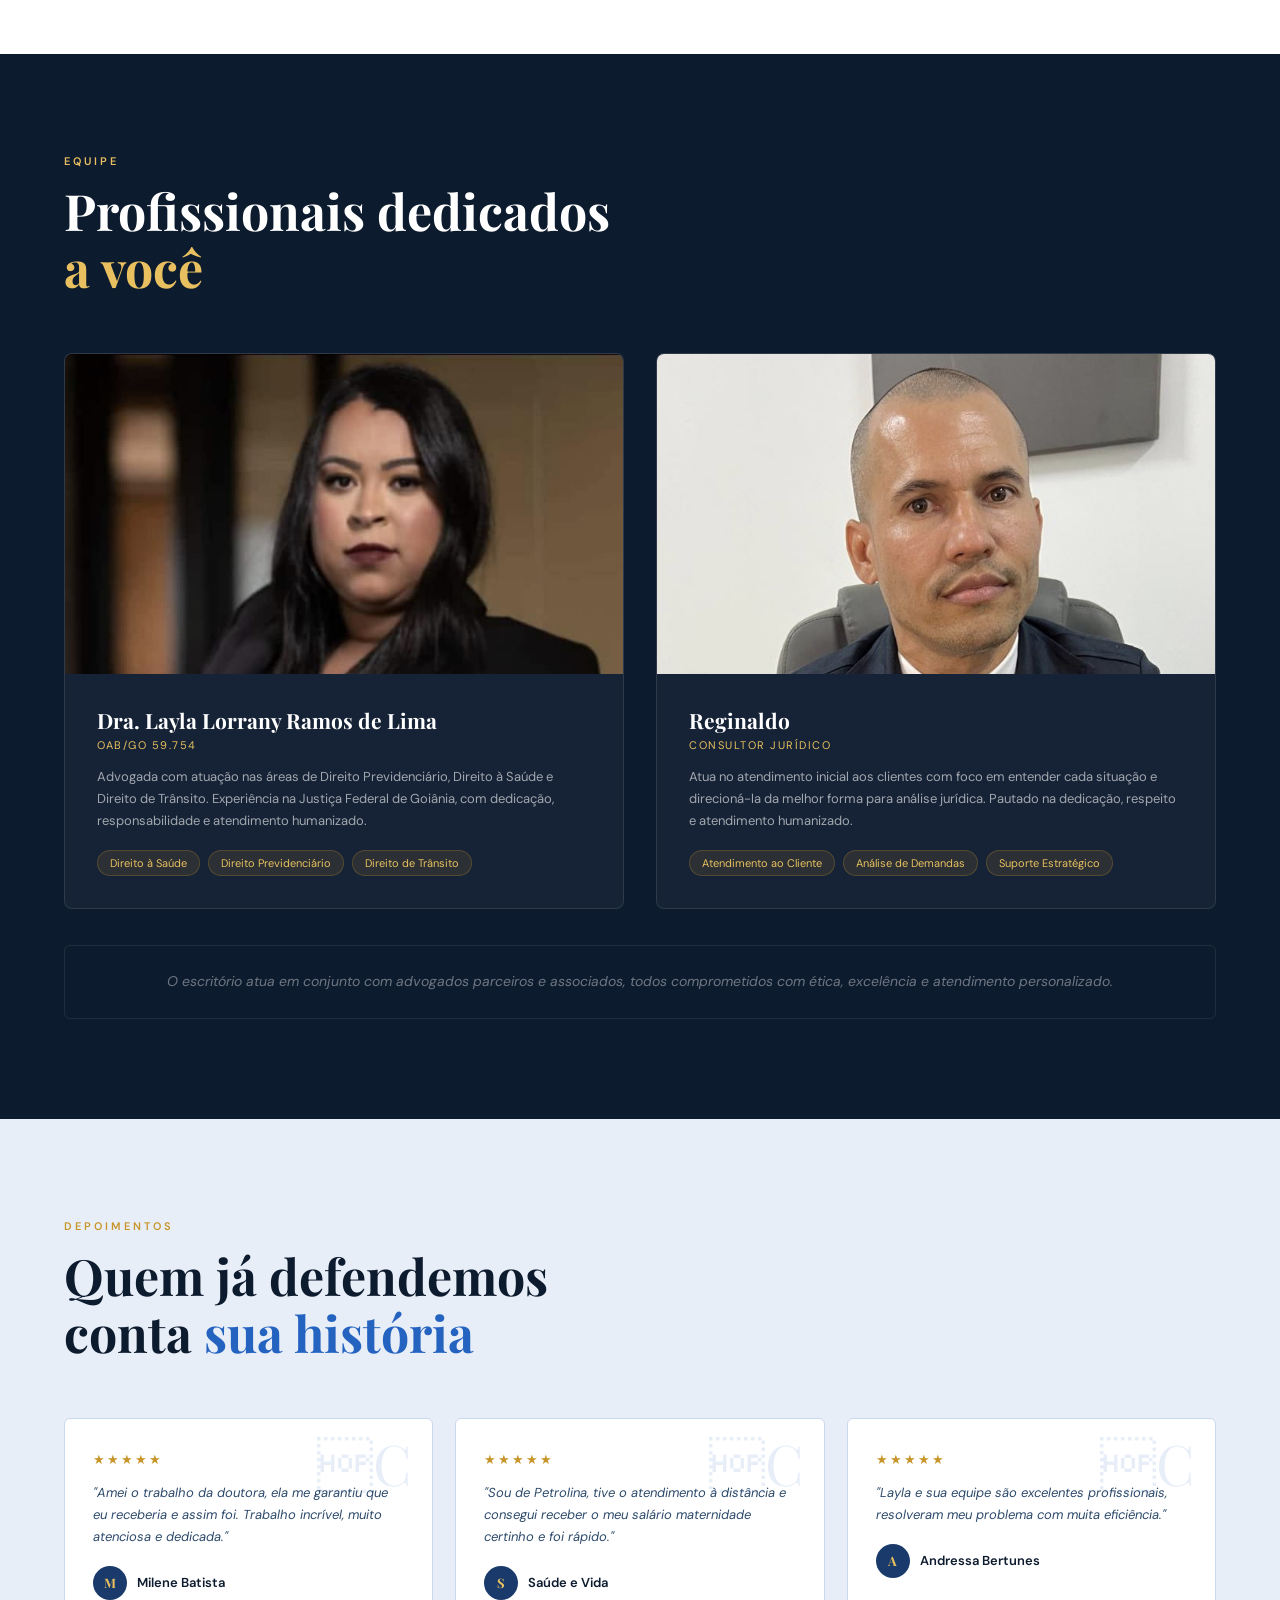
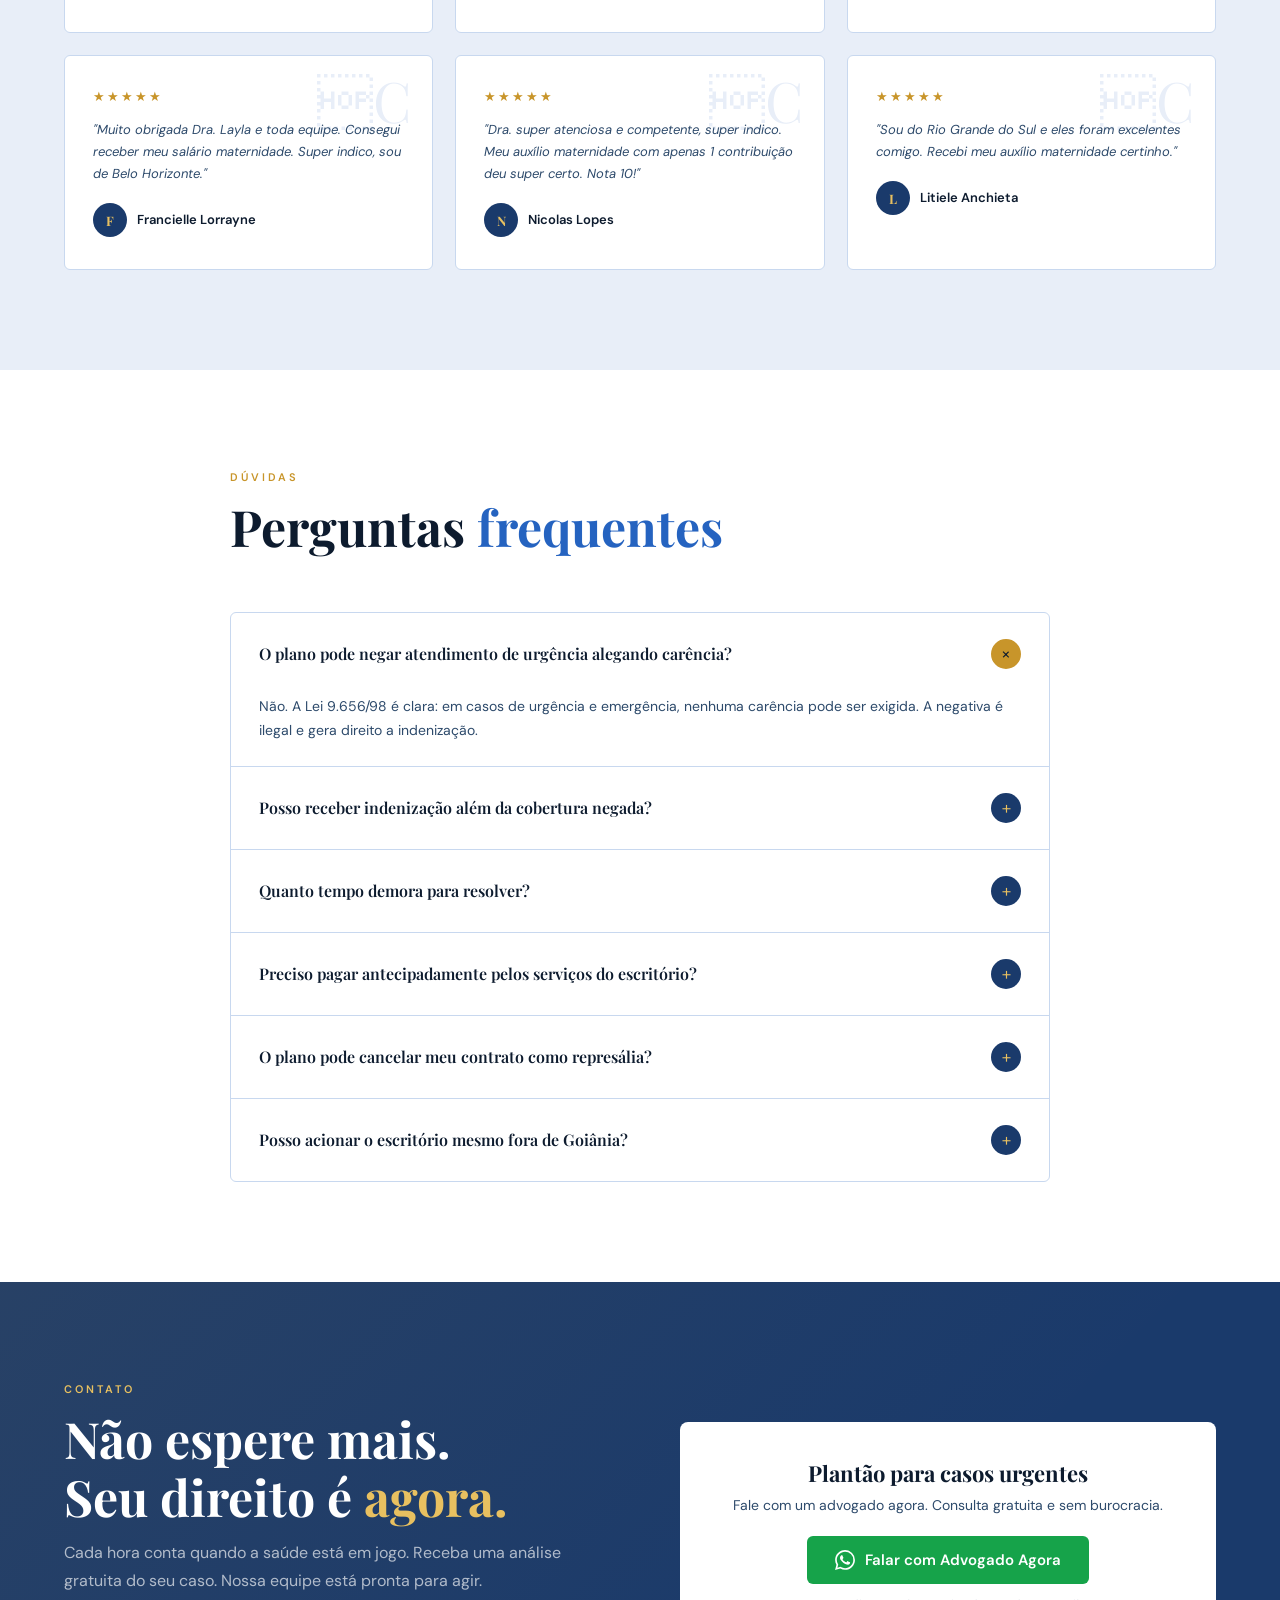
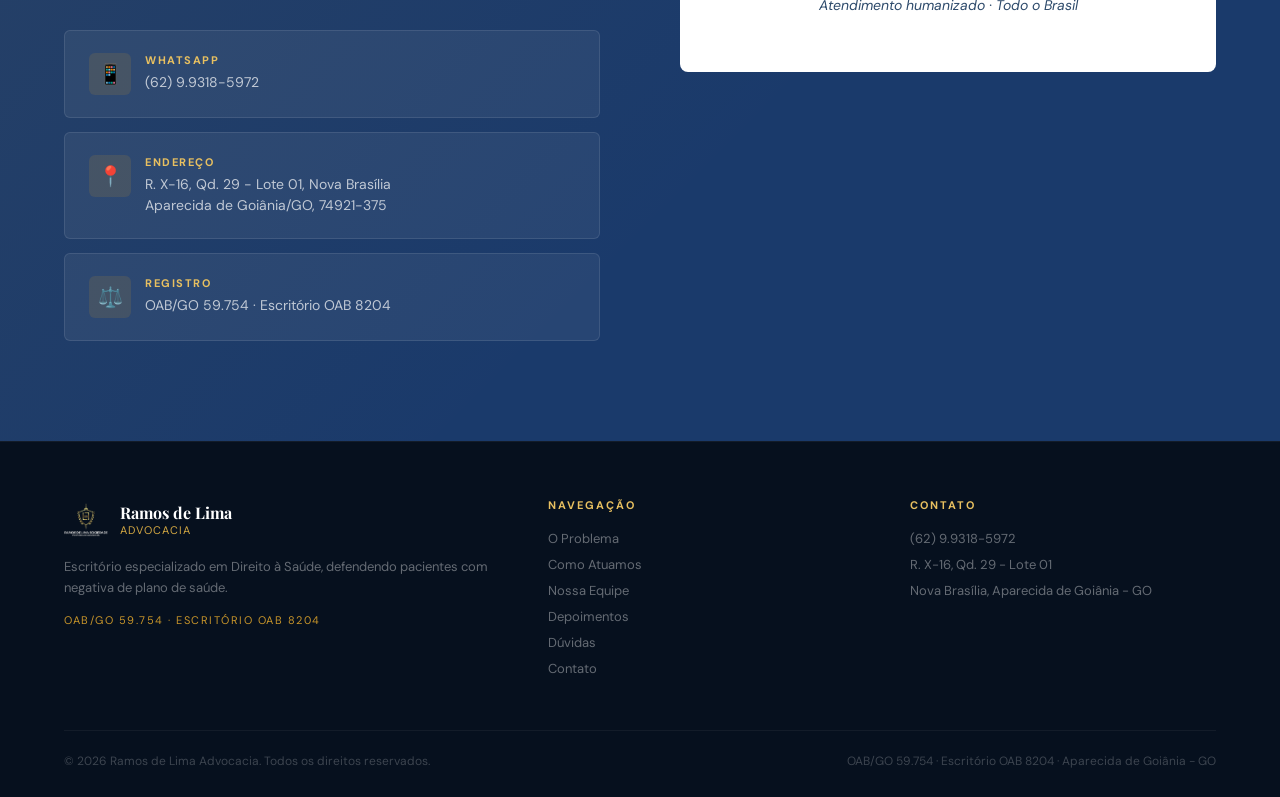
==== commit 1bbeba22: "Update index.html" ====
--- a/index.html
+++ b/index.html
@@ -1,6 +1,36 @@
 <!DOCTYPE html>
 <html lang="pt-BR">
 <head>
+  <!-- 1º: tag base do Google Ads -->
+  <script async src="https://www.googletagmanager.com/gtag/js?id=AW-16639107230"></script>
+  <script>
+    window.dataLayer = window.dataLayer || [];
+    function gtag(){dataLayer.push(arguments);}
+    gtag('js', new Date());
+    gtag('config', 'AW-16639107230');
+  </script>
+
+  <!-- 2º: snippet de conversão (só uma vez, depois do base) -->
+  <script>
+  function gtag_report_conversion(url) {
+    var callback = function () {
+      if (typeof(url) != 'undefined') {
+        window.location = url;
+      }
+    };
+    gtag('event', 'conversion', {
+        'send_to': 'AW-16639107230/6Py4CImkpK0cEJ7Bkv49',
+        'value': 1.0,
+        'currency': 'BRL',
+        'event_callback': callback
+    });
+    return false;
+  }
+  </script>
+
+  <meta charset="UTF-8">
+  ...
+
 <meta charset="UTF-8">
 <meta name="viewport" content="width=device-width, initial-scale=1.0">
 <title>Ramos de Lima Advocacia | Direito à Saúde</title>
@@ -257,4 +287,4 @@
 
 <script src="assets/js/main.js"></script>
 </body>
-</html>+</html>
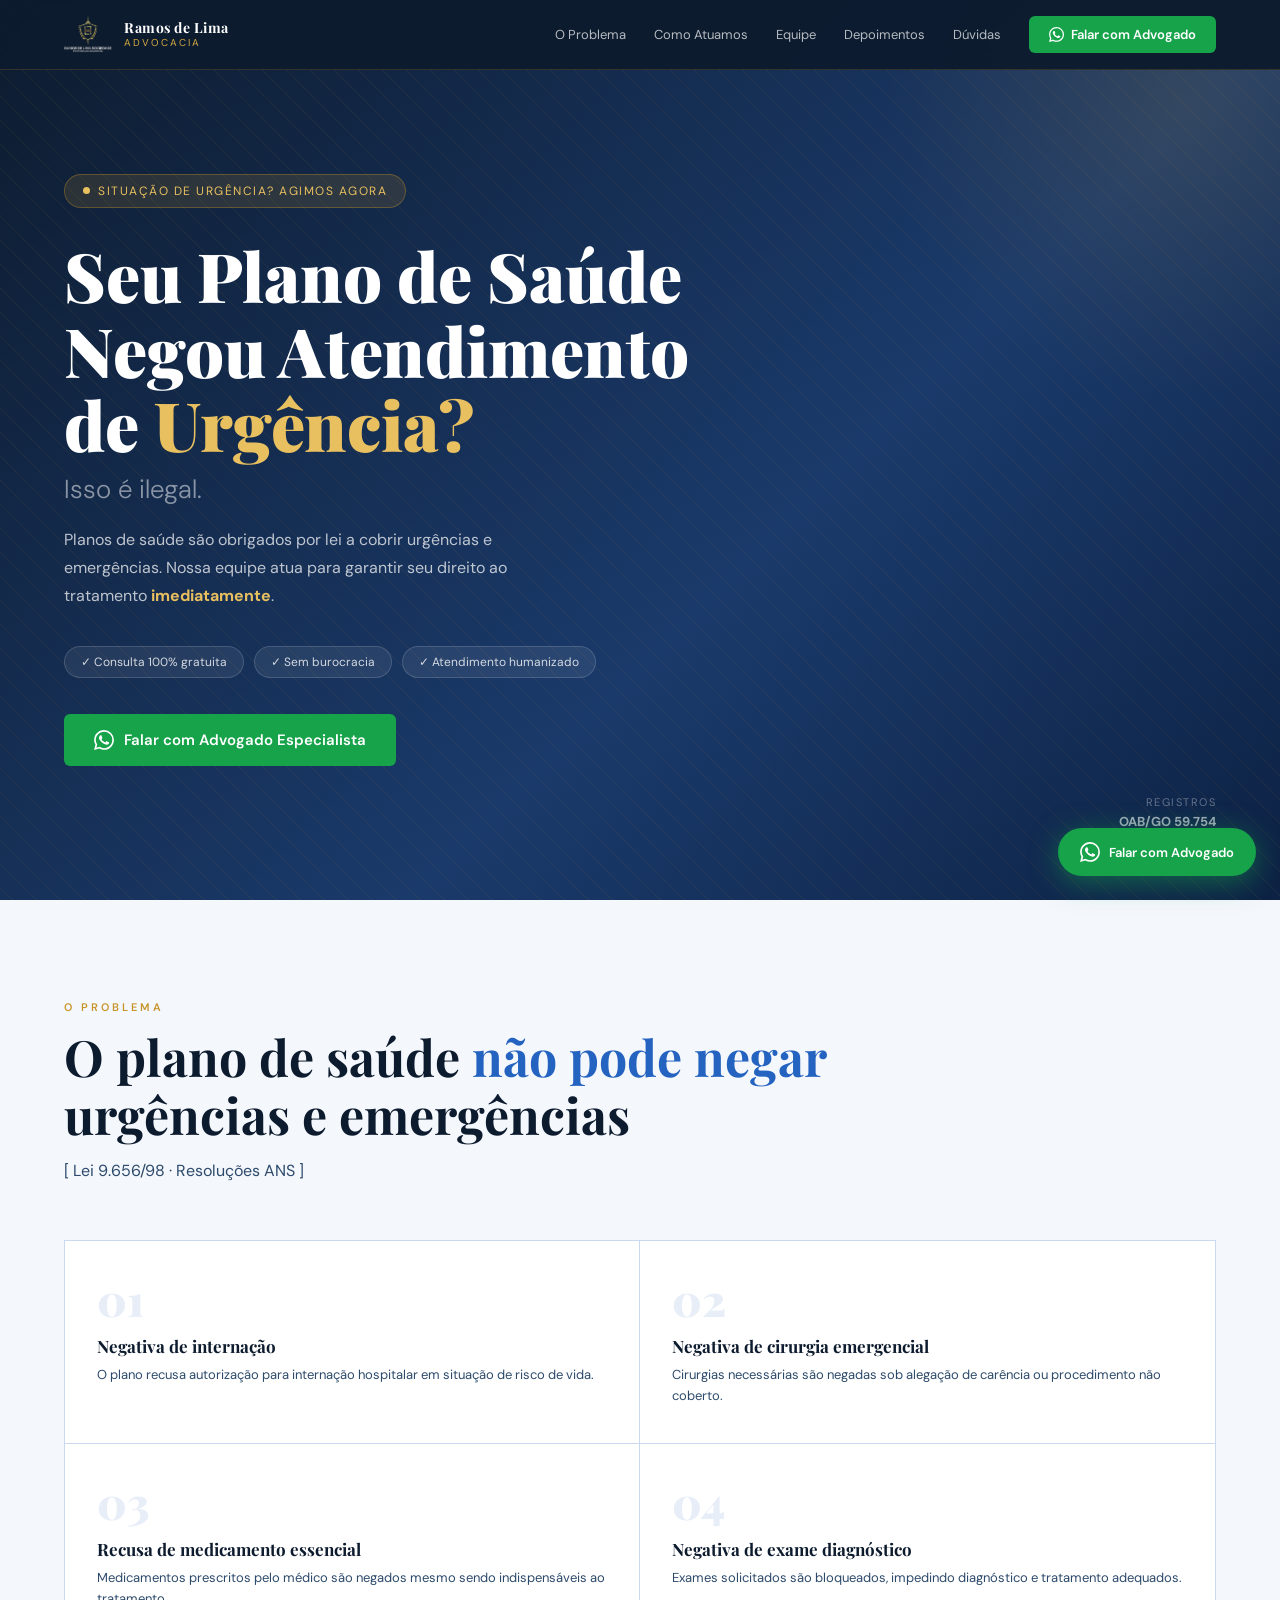
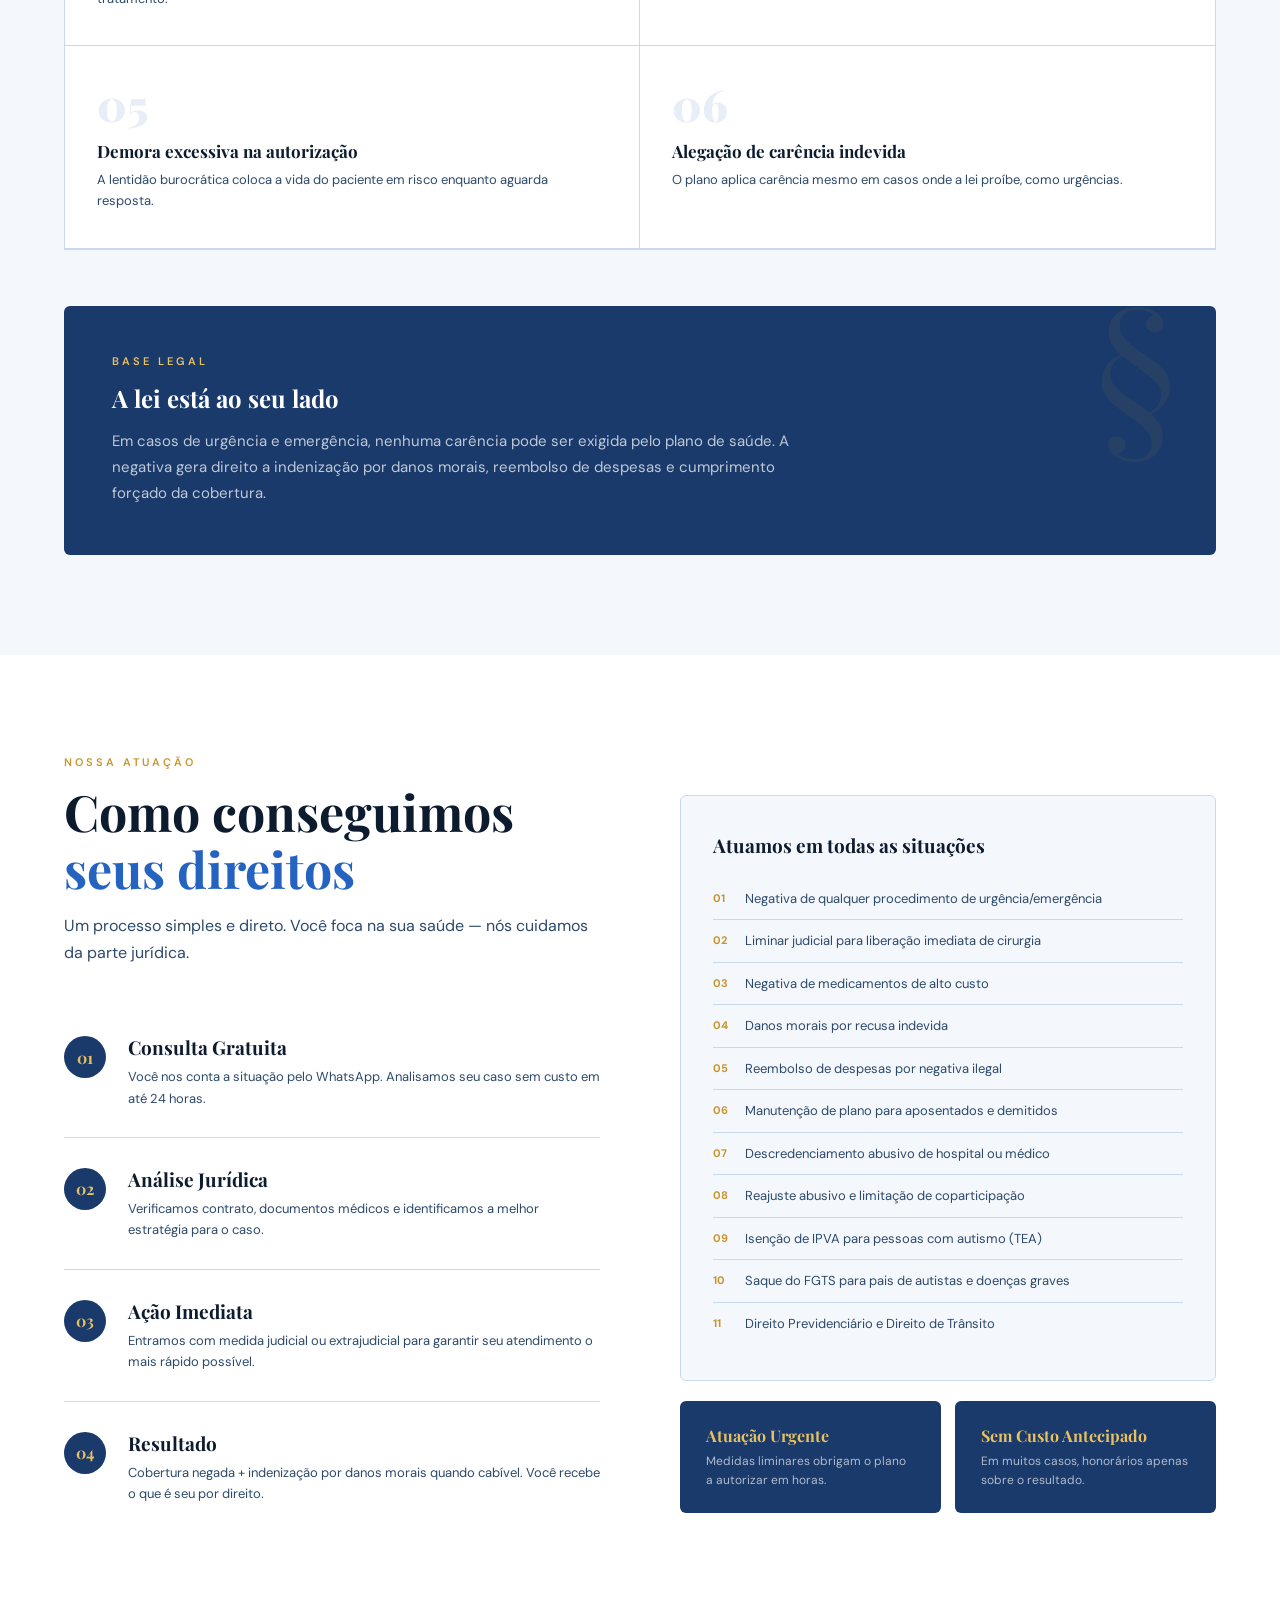
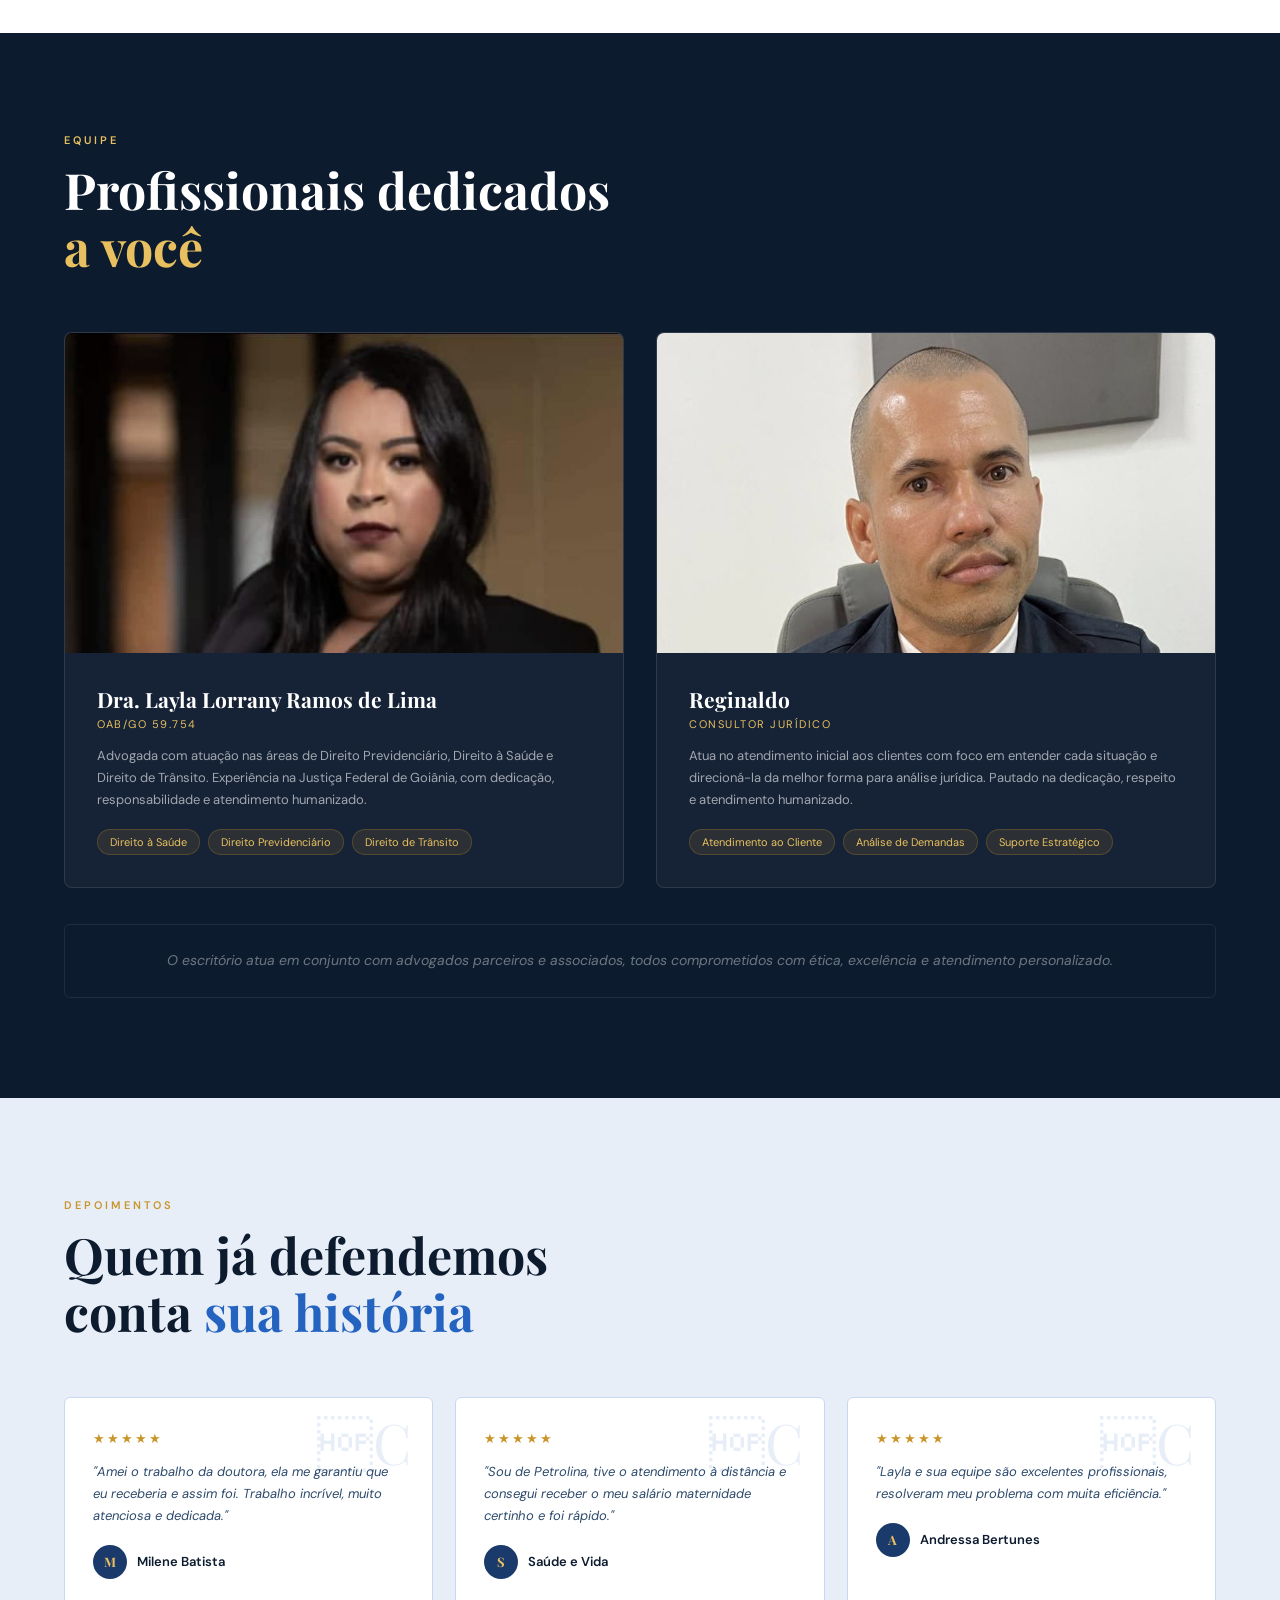
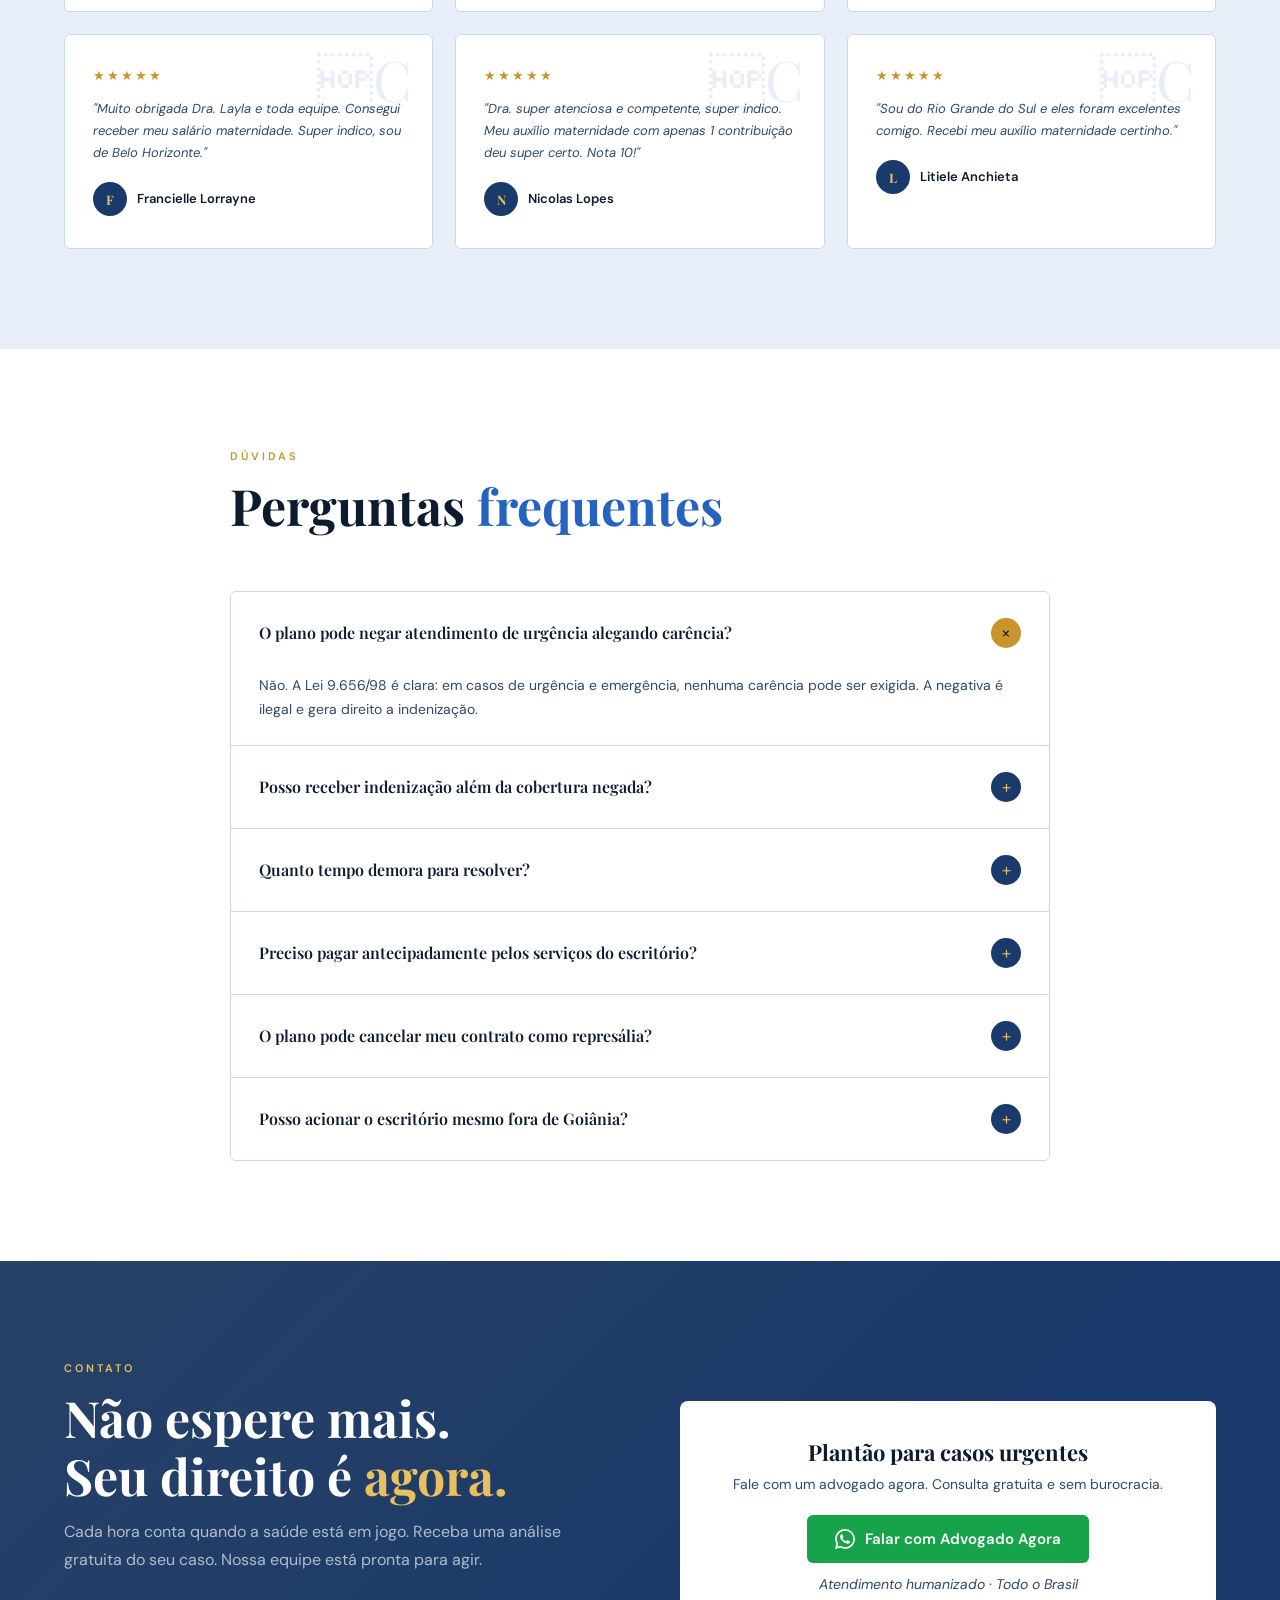
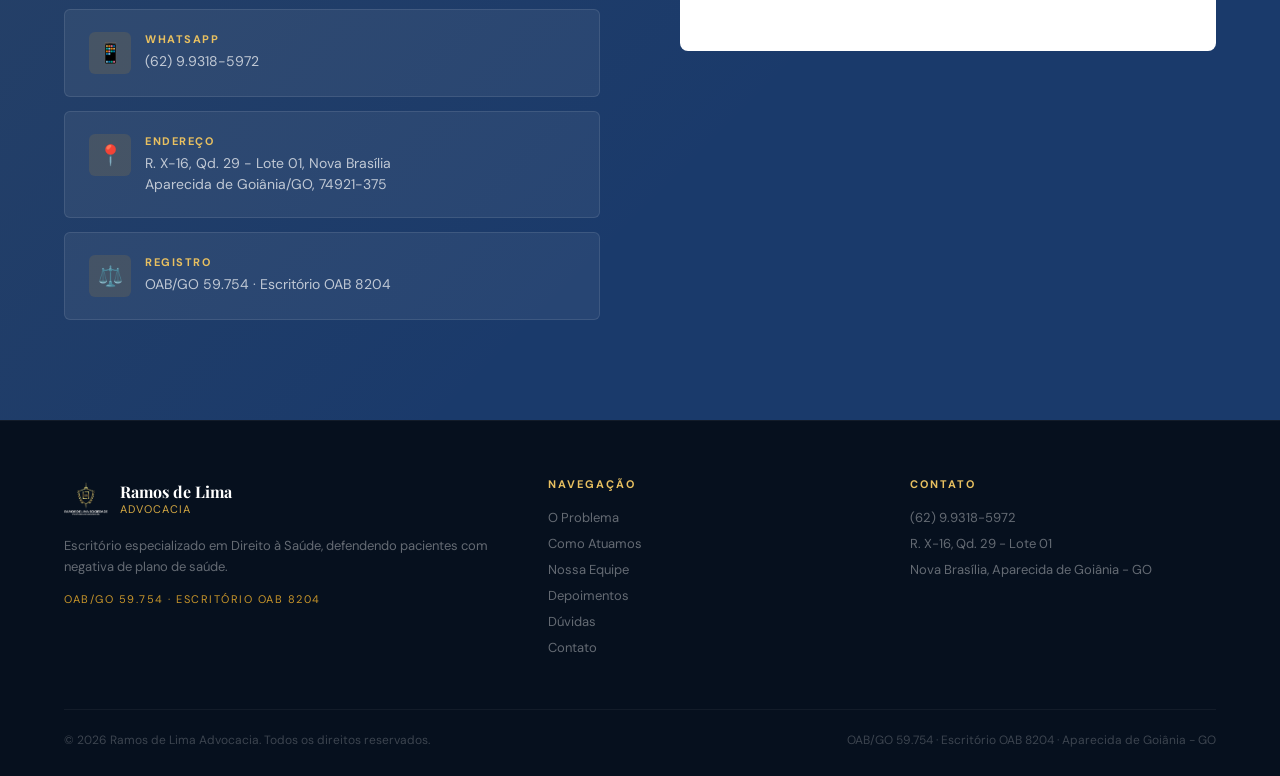
==== commit 5a142a48: "Add files via upload" ====
--- a/index.html
+++ b/index.html
@@ -29,13 +29,10 @@
   </script>
 
   <meta charset="UTF-8">
-  ...
-
-<meta charset="UTF-8">
-<meta name="viewport" content="width=device-width, initial-scale=1.0">
-<title>Ramos de Lima Advocacia | Direito à Saúde</title>
-<link rel="preconnect" href="https://fonts.googleapis.com">
-<link href="https://fonts.googleapis.com/css2?family=Playfair+Display:wght@400;600;700;900&family=DM+Sans:ital,wght@0,300;0,400;0,500;1,400&display=swap" rel="stylesheet">
+  <meta name="viewport" content="width=device-width, initial-scale=1.0">
+  <title>Ramos de Lima Advocacia | Direito à Saúde</title>
+  <link rel="preconnect" href="https://fonts.googleapis.com">
+  <link href="https://fonts.googleapis.com/css2?family=Playfair+Display:wght@400;600;700;900&family=DM+Sans:ital,wght@0,300;0,400;0,500;1,400&display=swap" rel="stylesheet">
   <link rel="stylesheet" href="assets/css/style.css">
 </head>
 <body>
@@ -55,7 +52,7 @@
     <a href="#equipe">Equipe</a>
     <a href="#depoimentos">Depoimentos</a>
     <a href="#faq">Dúvidas</a>
-    <a href="https://wa.me/556293185972" class="nav-cta">
+    <a href="https://wa.me/556293185972" onclick="return gtag_report_conversion('https://wa.me/556293185972')" class="nav-cta">
       <svg width="15" height="15" viewBox="0 0 24 24" fill="currentColor"><path d="M17.472 14.382c-.297-.149-1.758-.867-2.03-.967-.273-.099-.471-.148-.67.15-.197.297-.767.966-.94 1.164-.173.199-.347.223-.644.075-.297-.15-1.255-.463-2.39-1.475-.883-.788-1.48-1.761-1.653-2.059-.173-.297-.018-.458.13-.606.134-.133.298-.347.446-.52.149-.174.198-.298.298-.497.099-.198.05-.371-.025-.52-.075-.149-.669-1.612-.916-2.207-.242-.579-.487-.5-.669-.51-.173-.008-.371-.01-.57-.01-.198 0-.52.074-.792.372-.272.297-1.04 1.016-1.04 2.479 0 1.462 1.065 2.875 1.213 3.074.149.198 2.096 3.2 5.077 4.487.709.306 1.262.489 1.694.625.712.227 1.36.195 1.871.118.571-.085 1.758-.719 2.006-1.413.248-.694.248-1.289.173-1.413-.074-.124-.272-.198-.57-.347m-5.421 7.403h-.004a9.87 9.87 0 01-5.031-1.378l-.361-.214-3.741.982.998-3.648-.235-.374a9.86 9.86 0 01-1.51-5.26c.001-5.45 4.436-9.884 9.888-9.884 2.64 0 5.122 1.03 6.988 2.898a9.825 9.825 0 012.893 6.994c-.003 5.45-4.437 9.884-9.885 9.884m8.413-18.297A11.815 11.815 0 0012.05 0C5.495 0 .16 5.335.157 11.892c0 2.096.547 4.142 1.588 5.945L.057 24l6.305-1.654a11.882 11.882 0 005.683 1.448h.005c6.554 0 11.89-5.335 11.893-11.893a11.821 11.821 0 00-3.48-8.413z"/></svg>
       Falar com Advogado
     </a>
@@ -69,7 +66,7 @@
   <a href="#equipe" onclick="closeMenu()">Equipe</a>
   <a href="#depoimentos" onclick="closeMenu()">Depoimentos</a>
   <a href="#faq" onclick="closeMenu()">Dúvidas</a>
-  <a href="https://wa.me/556293185972" class="nav-cta" style="justify-content:center">
+  <a href="https://wa.me/556293185972" onclick="return gtag_report_conversion('https://wa.me/556293185972')" class="nav-cta" style="justify-content:center">
     <svg width="15" height="15" viewBox="0 0 24 24" fill="currentColor"><path d="M17.472 14.382c-.297-.149-1.758-.867-2.03-.967-.273-.099-.471-.148-.67.15-.197.297-.767.966-.94 1.164-.173.199-.347.223-.644.075-.297-.15-1.255-.463-2.39-1.475-.883-.788-1.48-1.761-1.653-2.059-.173-.297-.018-.458.13-.606.134-.133.298-.347.446-.52.149-.174.198-.298.298-.497.099-.198.05-.371-.025-.52-.075-.149-.669-1.612-.916-2.207-.242-.579-.487-.5-.669-.51-.173-.008-.371-.01-.57-.01-.198 0-.52.074-.792.372-.272.297-1.04 1.016-1.04 2.479 0 1.462 1.065 2.875 1.213 3.074.149.198 2.096 3.2 5.077 4.487.709.306 1.262.489 1.694.625.712.227 1.36.195 1.871.118.571-.085 1.758-.719 2.006-1.413.248-.694.248-1.289.173-1.413-.074-.124-.272-.198-.57-.347m-5.421 7.403h-.004a9.87 9.87 0 01-5.031-1.378l-.361-.214-3.741.982.998-3.648-.235-.374a9.86 9.86 0 01-1.51-5.26c.001-5.45 4.436-9.884 9.888-9.884 2.64 0 5.122 1.03 6.988 2.898a9.825 9.825 0 012.893 6.994c-.003 5.45-4.437 9.884-9.885 9.884m8.413-18.297A11.815 11.815 0 0012.05 0C5.495 0 .16 5.335.157 11.892c0 2.096.547 4.142 1.588 5.945L.057 24l6.305-1.654a11.882 11.882 0 005.683 1.448h.005c6.554 0 11.89-5.335 11.893-11.893a11.821 11.821 0 00-3.48-8.413z"/></svg>
     Falar com Advogado
   </a>
@@ -90,7 +87,7 @@
       <span class="hero-pill">✓ Atendimento humanizado</span>
     </div>
     <div class="hero-actions">
-      <a href="https://wa.me/556293185972" class="btn-whatsapp-hero">
+      <a href="https://wa.me/556293185972" onclick="return gtag_report_conversion('https://wa.me/556293185972')" class="btn-whatsapp-hero">
         <svg width="20" height="20" viewBox="0 0 24 24" fill="currentColor"><path d="M17.472 14.382c-.297-.149-1.758-.867-2.03-.967-.273-.099-.471-.148-.67.15-.197.297-.767.966-.94 1.164-.173.199-.347.223-.644.075-.297-.15-1.255-.463-2.39-1.475-.883-.788-1.48-1.761-1.653-2.059-.173-.297-.018-.458.13-.606.134-.133.298-.347.446-.52.149-.174.198-.298.298-.497.099-.198.05-.371-.025-.52-.075-.149-.669-1.612-.916-2.207-.242-.579-.487-.5-.669-.51-.173-.008-.371-.01-.57-.01-.198 0-.52.074-.792.372-.272.297-1.04 1.016-1.04 2.479 0 1.462 1.065 2.875 1.213 3.074.149.198 2.096 3.2 5.077 4.487.709.306 1.262.489 1.694.625.712.227 1.36.195 1.871.118.571-.085 1.758-.719 2.006-1.413.248-.694.248-1.289.173-1.413-.074-.124-.272-.198-.57-.347m-5.421 7.403h-.004a9.87 9.87 0 01-5.031-1.378l-.361-.214-3.741.982.998-3.648-.235-.374a9.86 9.86 0 01-1.51-5.26c.001-5.45 4.436-9.884 9.888-9.884 2.64 0 5.122 1.03 6.988 2.898a9.825 9.825 0 012.893 6.994c-.003 5.45-4.437 9.884-9.885 9.884m8.413-18.297A11.815 11.815 0 0012.05 0C5.495 0 .16 5.335.157 11.892c0 2.096.547 4.142 1.588 5.945L.057 24l6.305-1.654a11.882 11.882 0 005.683 1.448h.005c6.554 0 11.89-5.335 11.893-11.893a11.821 11.821 0 00-3.48-8.413z"/></svg>
         Falar com Advogado Especialista
       </a>
@@ -234,7 +231,7 @@
       <div class="whatsapp-cta reveal">
         <h3>Plantão para casos urgentes</h3>
         <p>Fale com um advogado agora. Consulta gratuita e sem burocracia.</p>
-        <a href="https://wa.me/556293185972" class="btn-wpp">
+        <a href="https://wa.me/556293185972" onclick="return gtag_report_conversion('https://wa.me/556293185972')" class="btn-wpp">
           <svg width="20" height="20" viewBox="0 0 24 24" fill="currentColor"><path d="M17.472 14.382c-.297-.149-1.758-.867-2.03-.967-.273-.099-.471-.148-.67.15-.197.297-.767.966-.94 1.164-.173.199-.347.223-.644.075-.297-.15-1.255-.463-2.39-1.475-.883-.788-1.48-1.761-1.653-2.059-.173-.297-.018-.458.13-.606.134-.133.298-.347.446-.52.149-.174.198-.298.298-.497.099-.198.05-.371-.025-.52-.075-.149-.669-1.612-.916-2.207-.242-.579-.487-.5-.669-.51-.173-.008-.371-.01-.57-.01-.198 0-.52.074-.792.372-.272.297-1.04 1.016-1.04 2.479 0 1.462 1.065 2.875 1.213 3.074.149.198 2.096 3.2 5.077 4.487.709.306 1.262.489 1.694.625.712.227 1.36.195 1.871.118.571-.085 1.758-.719 2.006-1.413.248-.694.248-1.289.173-1.413-.074-.124-.272-.198-.57-.347m-5.421 7.403h-.004a9.87 9.87 0 01-5.031-1.378l-.361-.214-3.741.982.998-3.648-.235-.374a9.86 9.86 0 01-1.51-5.26c.001-5.45 4.436-9.884 9.888-9.884 2.64 0 5.122 1.03 6.988 2.898a9.825 9.825 0 012.893 6.994c-.003 5.45-4.437 9.884-9.885 9.884m8.413-18.297A11.815 11.815 0 0012.05 0C5.495 0 .16 5.335.157 11.892c0 2.096.547 4.142 1.588 5.945L.057 24l6.305-1.654a11.882 11.882 0 005.683 1.448h.005c6.554 0 11.89-5.335 11.893-11.893a11.821 11.821 0 00-3.48-8.413z"/></svg>
           Falar com Advogado Agora
         </a>
@@ -267,7 +264,7 @@
       </div>
       <div class="footer-col">
         <h4>Contato</h4>
-        <a href="https://wa.me/556293185972">(62) 9.9318-5972</a>
+        <a href="https://wa.me/556293185972" onclick="return gtag_report_conversion('https://wa.me/556293185972')">(62) 9.9318-5972</a>
         <a href="#">R. X-16, Qd. 29 - Lote 01</a>
         <a href="#">Nova Brasília, Aparecida de Goiânia - GO</a>
       </div>
@@ -280,7 +277,7 @@
 </footer>
 
 <!-- BOTÃO FLUTUANTE WHATSAPP -->
-<a href="https://wa.me/556293185972" class="urgencia-float">
+<a href="https://wa.me/556293185972" onclick="return gtag_report_conversion('https://wa.me/556293185972')" class="urgencia-float">
   <svg width="20" height="20" viewBox="0 0 24 24" fill="currentColor"><path d="M17.472 14.382c-.297-.149-1.758-.867-2.03-.967-.273-.099-.471-.148-.67.15-.197.297-.767.966-.94 1.164-.173.199-.347.223-.644.075-.297-.15-1.255-.463-2.39-1.475-.883-.788-1.48-1.761-1.653-2.059-.173-.297-.018-.458.13-.606.134-.133.298-.347.446-.52.149-.174.198-.298.298-.497.099-.198.05-.371-.025-.52-.075-.149-.669-1.612-.916-2.207-.242-.579-.487-.5-.669-.51-.173-.008-.371-.01-.57-.01-.198 0-.52.074-.792.372-.272.297-1.04 1.016-1.04 2.479 0 1.462 1.065 2.875 1.213 3.074.149.198 2.096 3.2 5.077 4.487.709.306 1.262.489 1.694.625.712.227 1.36.195 1.871.118.571-.085 1.758-.719 2.006-1.413.248-.694.248-1.289.173-1.413-.074-.124-.272-.198-.57-.347m-5.421 7.403h-.004a9.87 9.87 0 01-5.031-1.378l-.361-.214-3.741.982.998-3.648-.235-.374a9.86 9.86 0 01-1.51-5.26c.001-5.45 4.436-9.884 9.888-9.884 2.64 0 5.122 1.03 6.988 2.898a9.825 9.825 0 012.893 6.994c-.003 5.45-4.437 9.884-9.885 9.884m8.413-18.297A11.815 11.815 0 0012.05 0C5.495 0 .16 5.335.157 11.892c0 2.096.547 4.142 1.588 5.945L.057 24l6.305-1.654a11.882 11.882 0 005.683 1.448h.005c6.554 0 11.89-5.335 11.893-11.893a11.821 11.821 0 00-3.48-8.413z"/></svg>
   Falar com Advogado
 </a>
